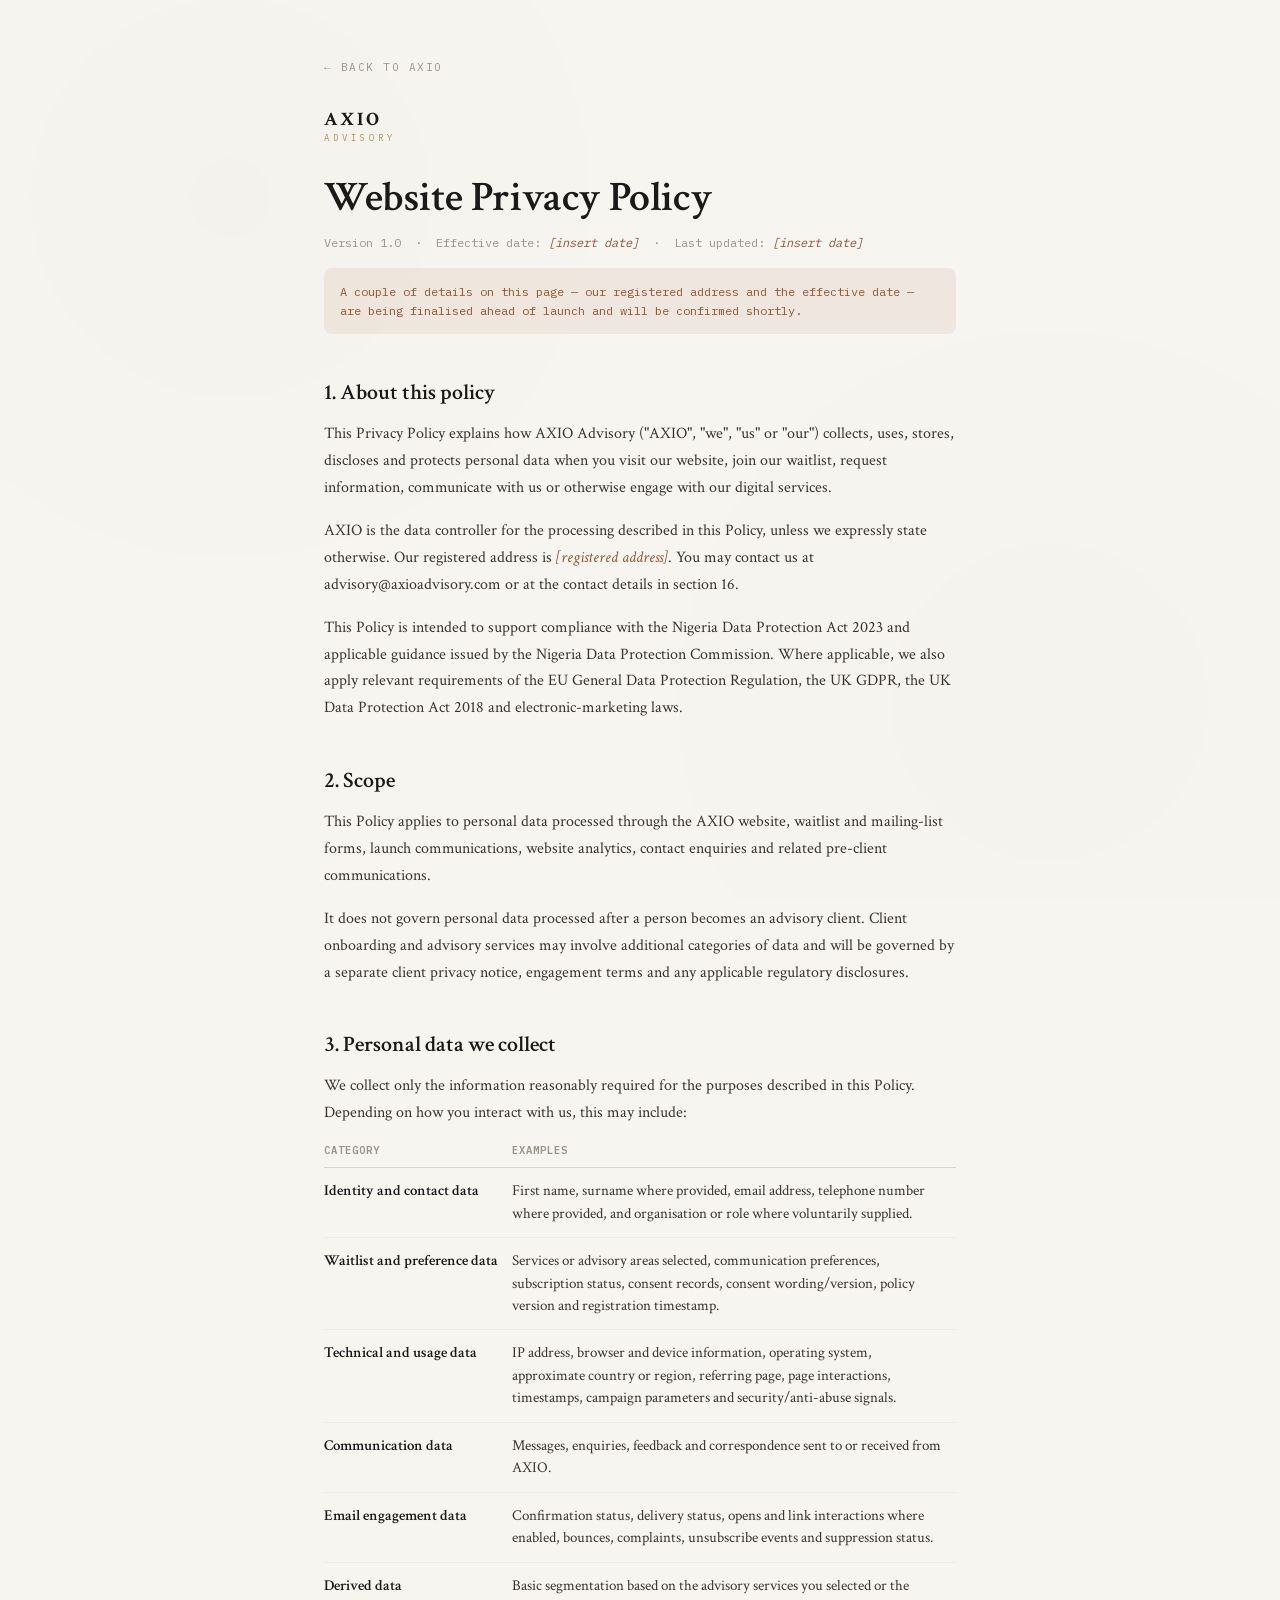
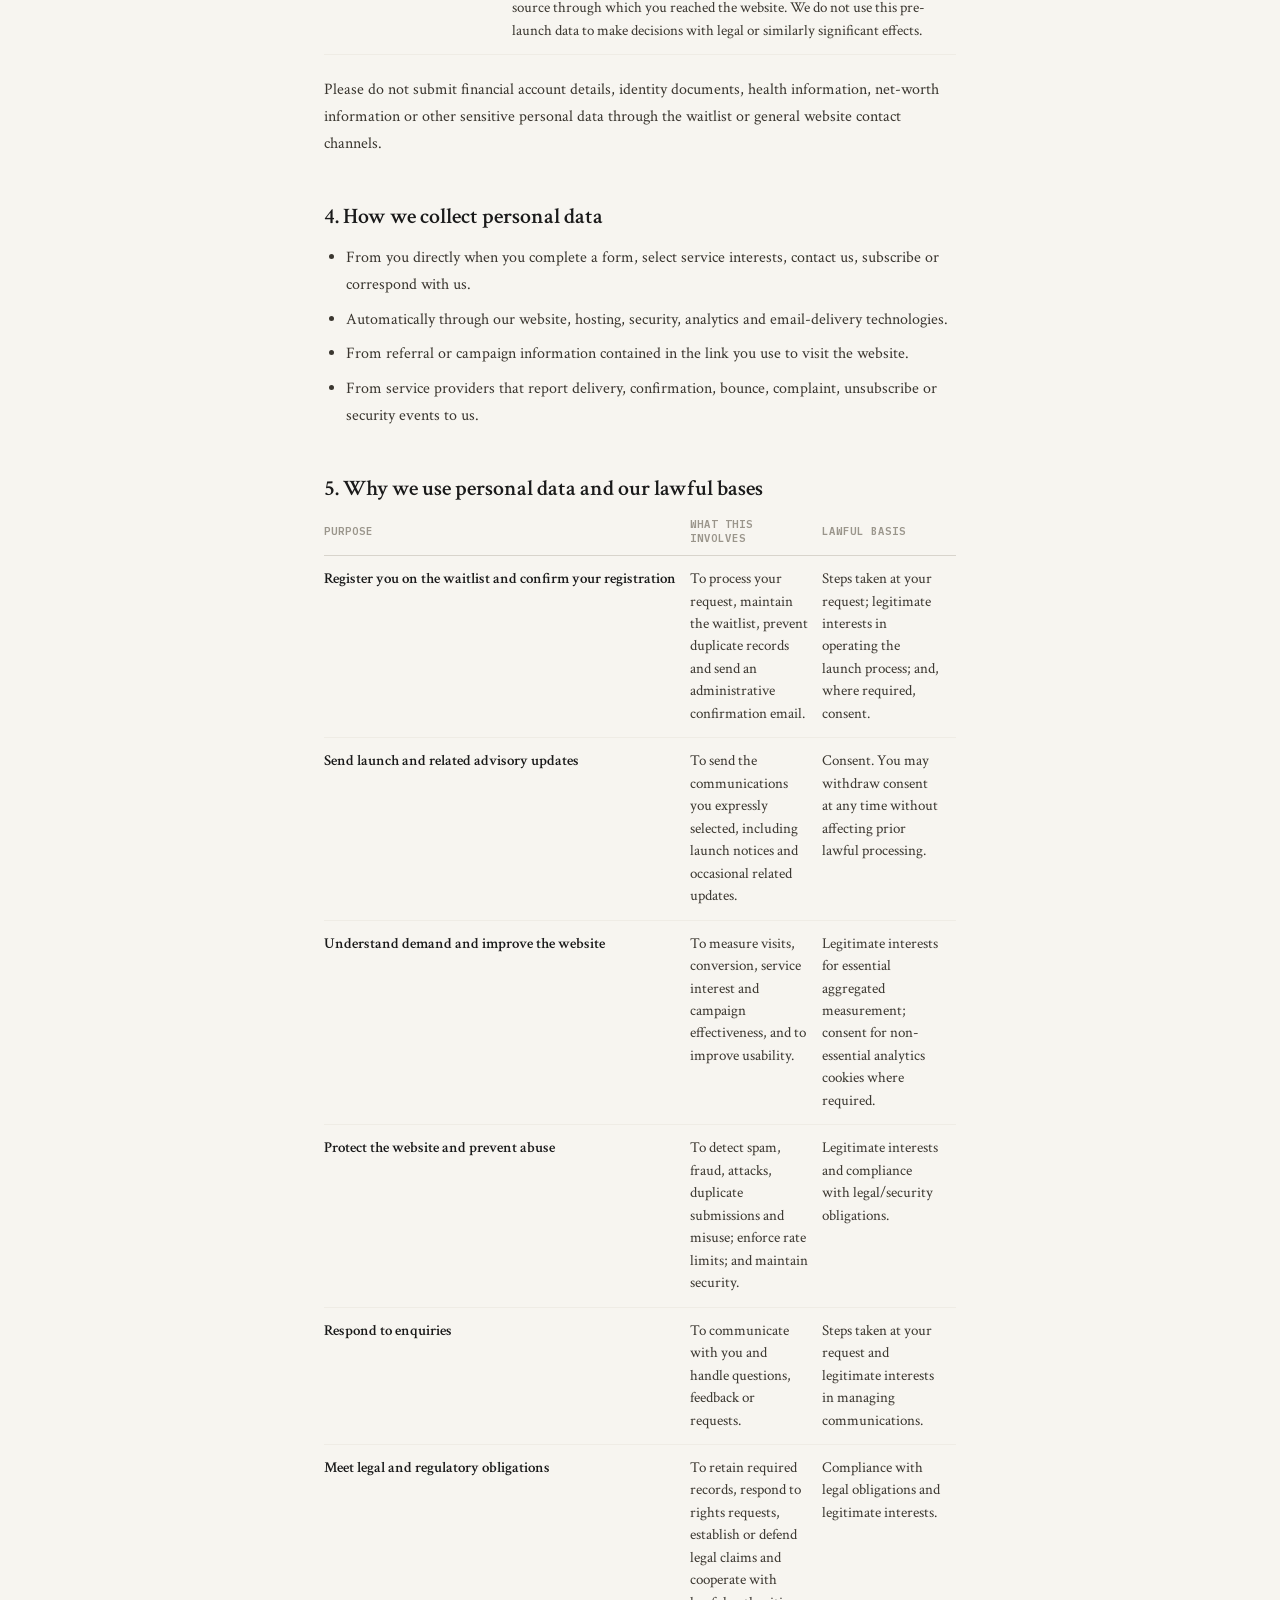
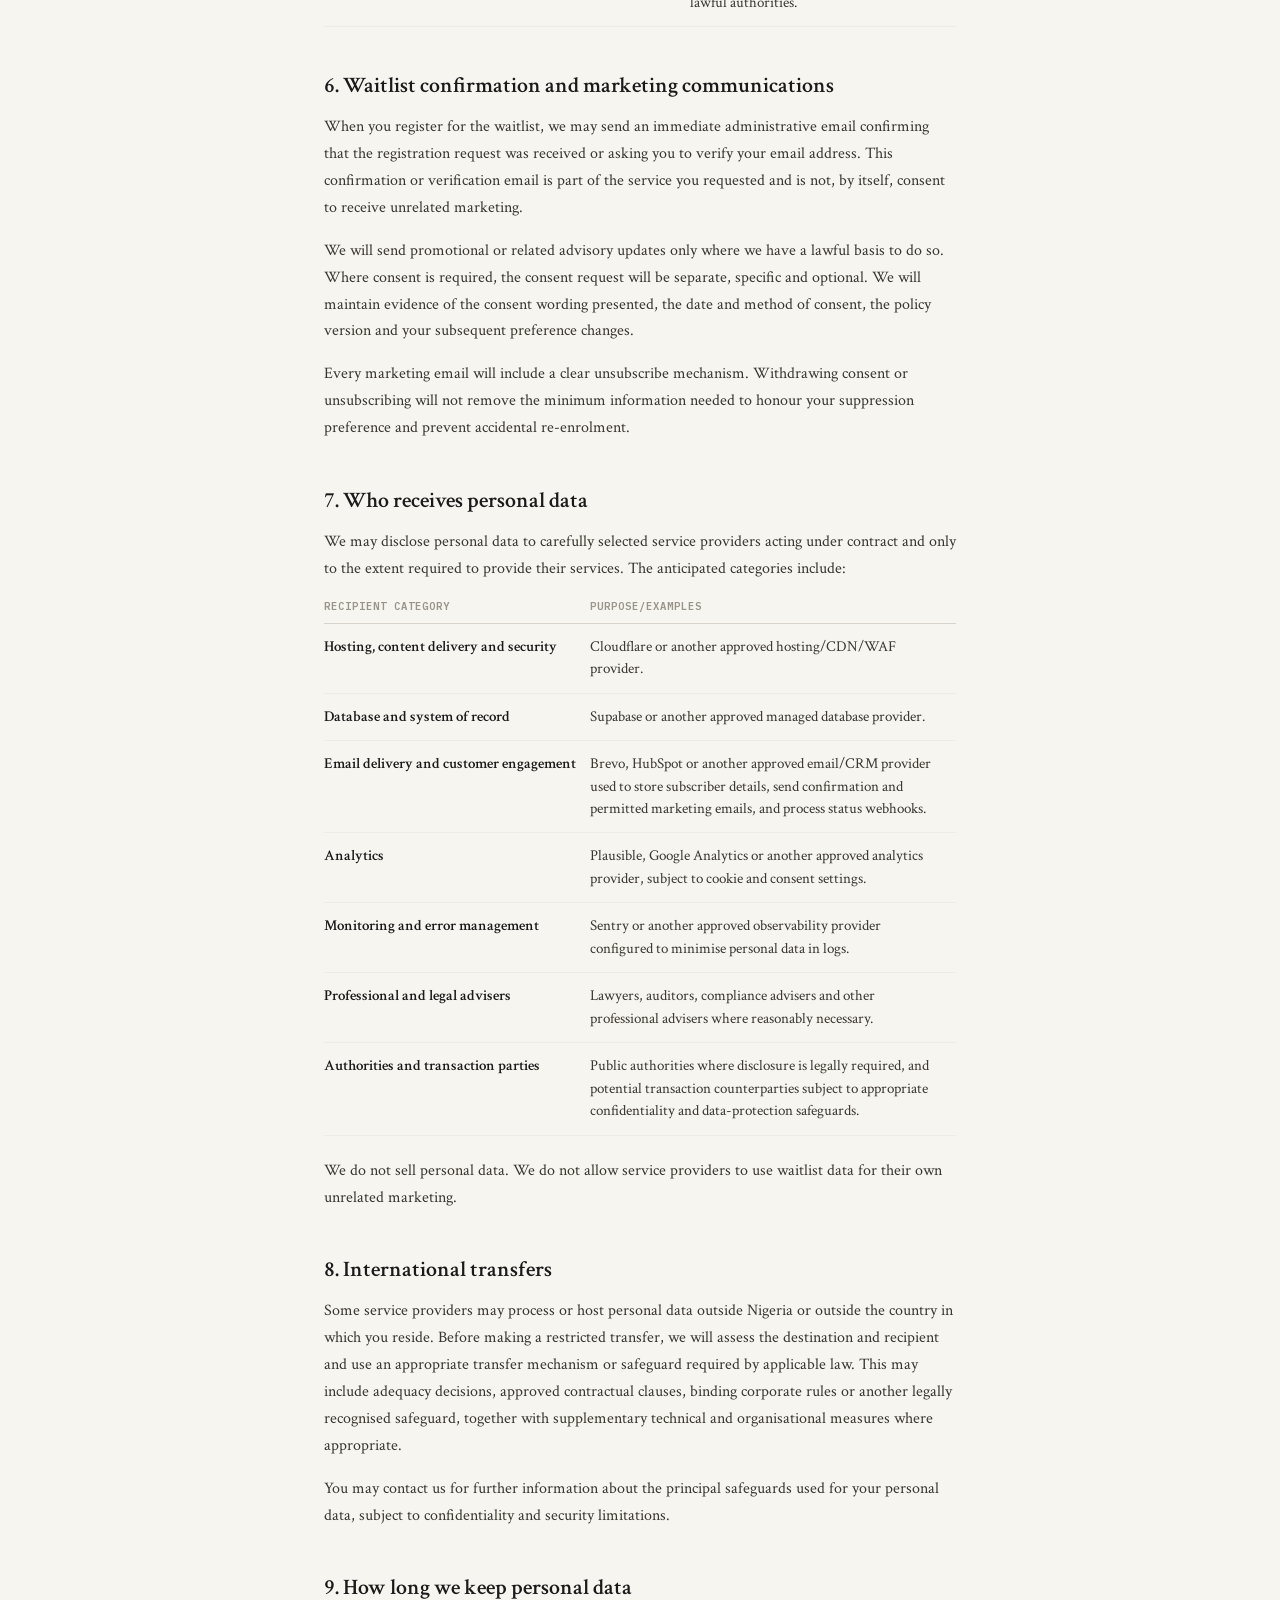
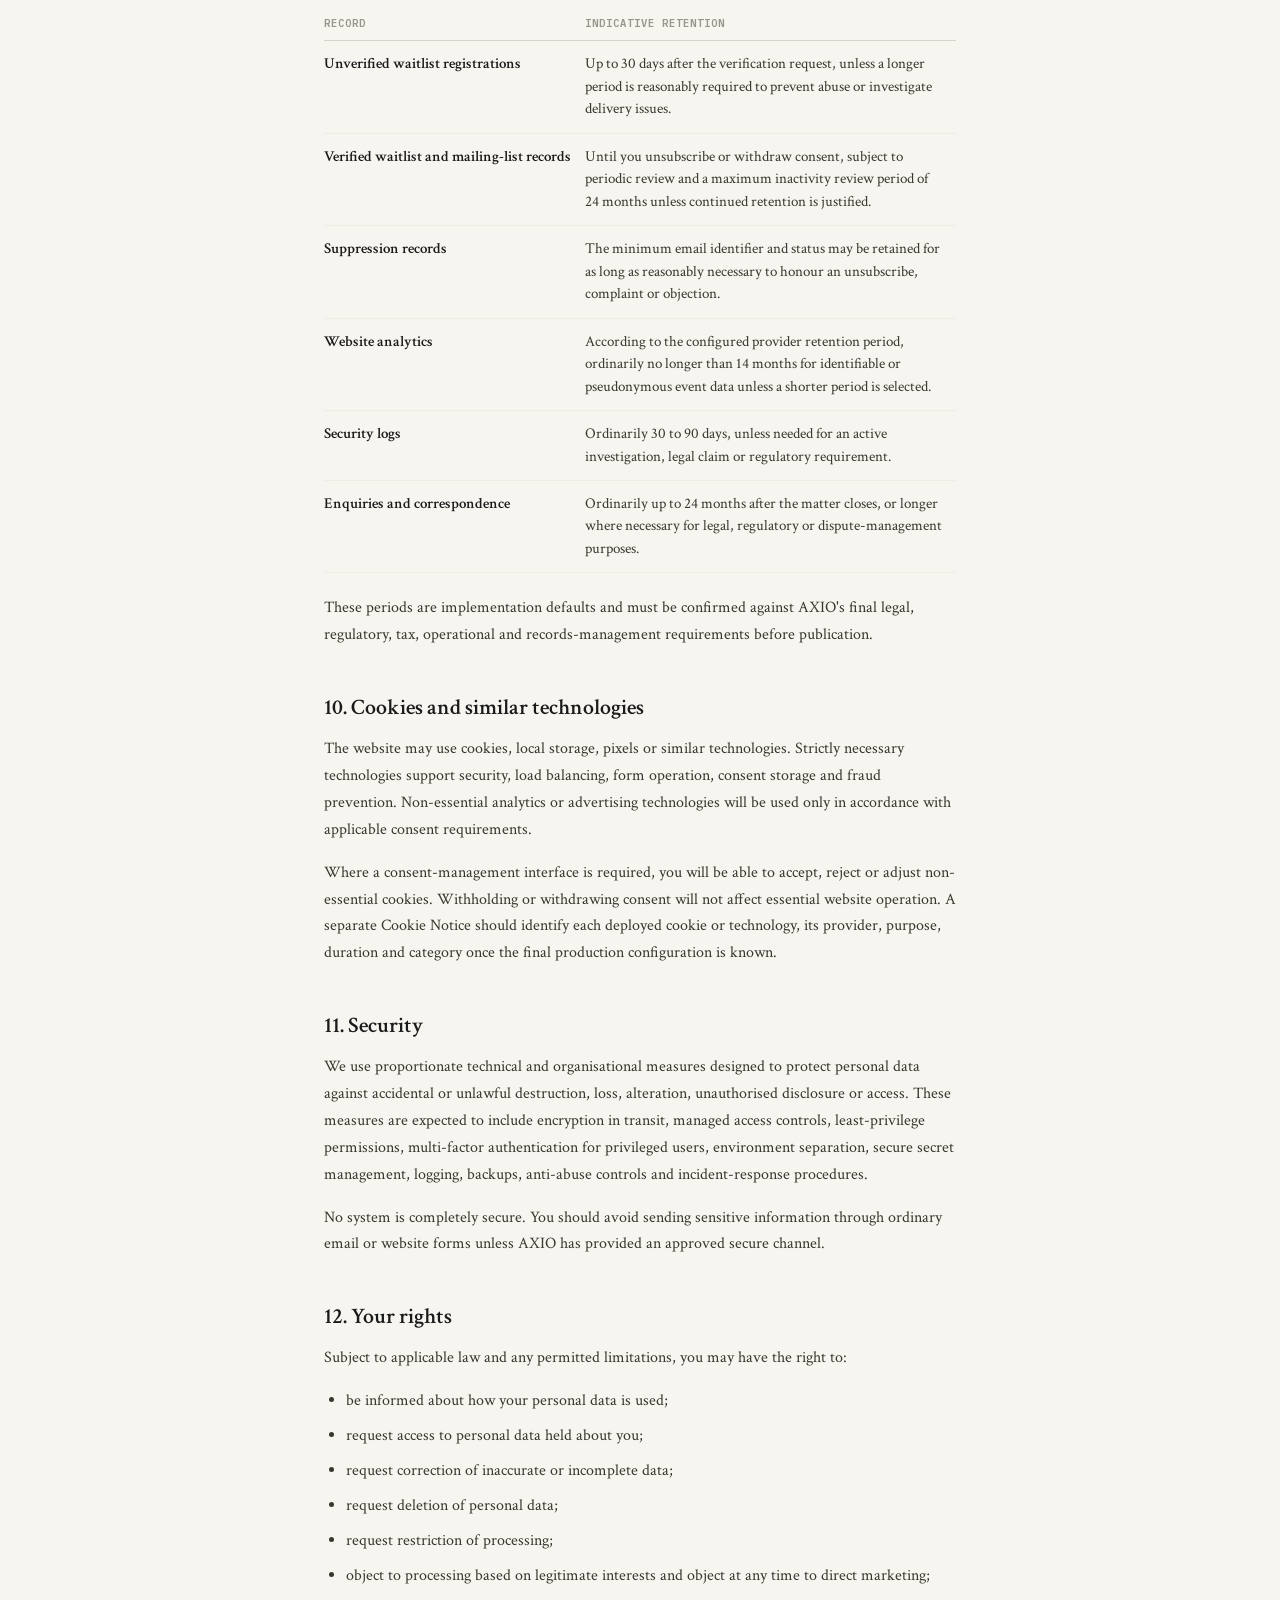
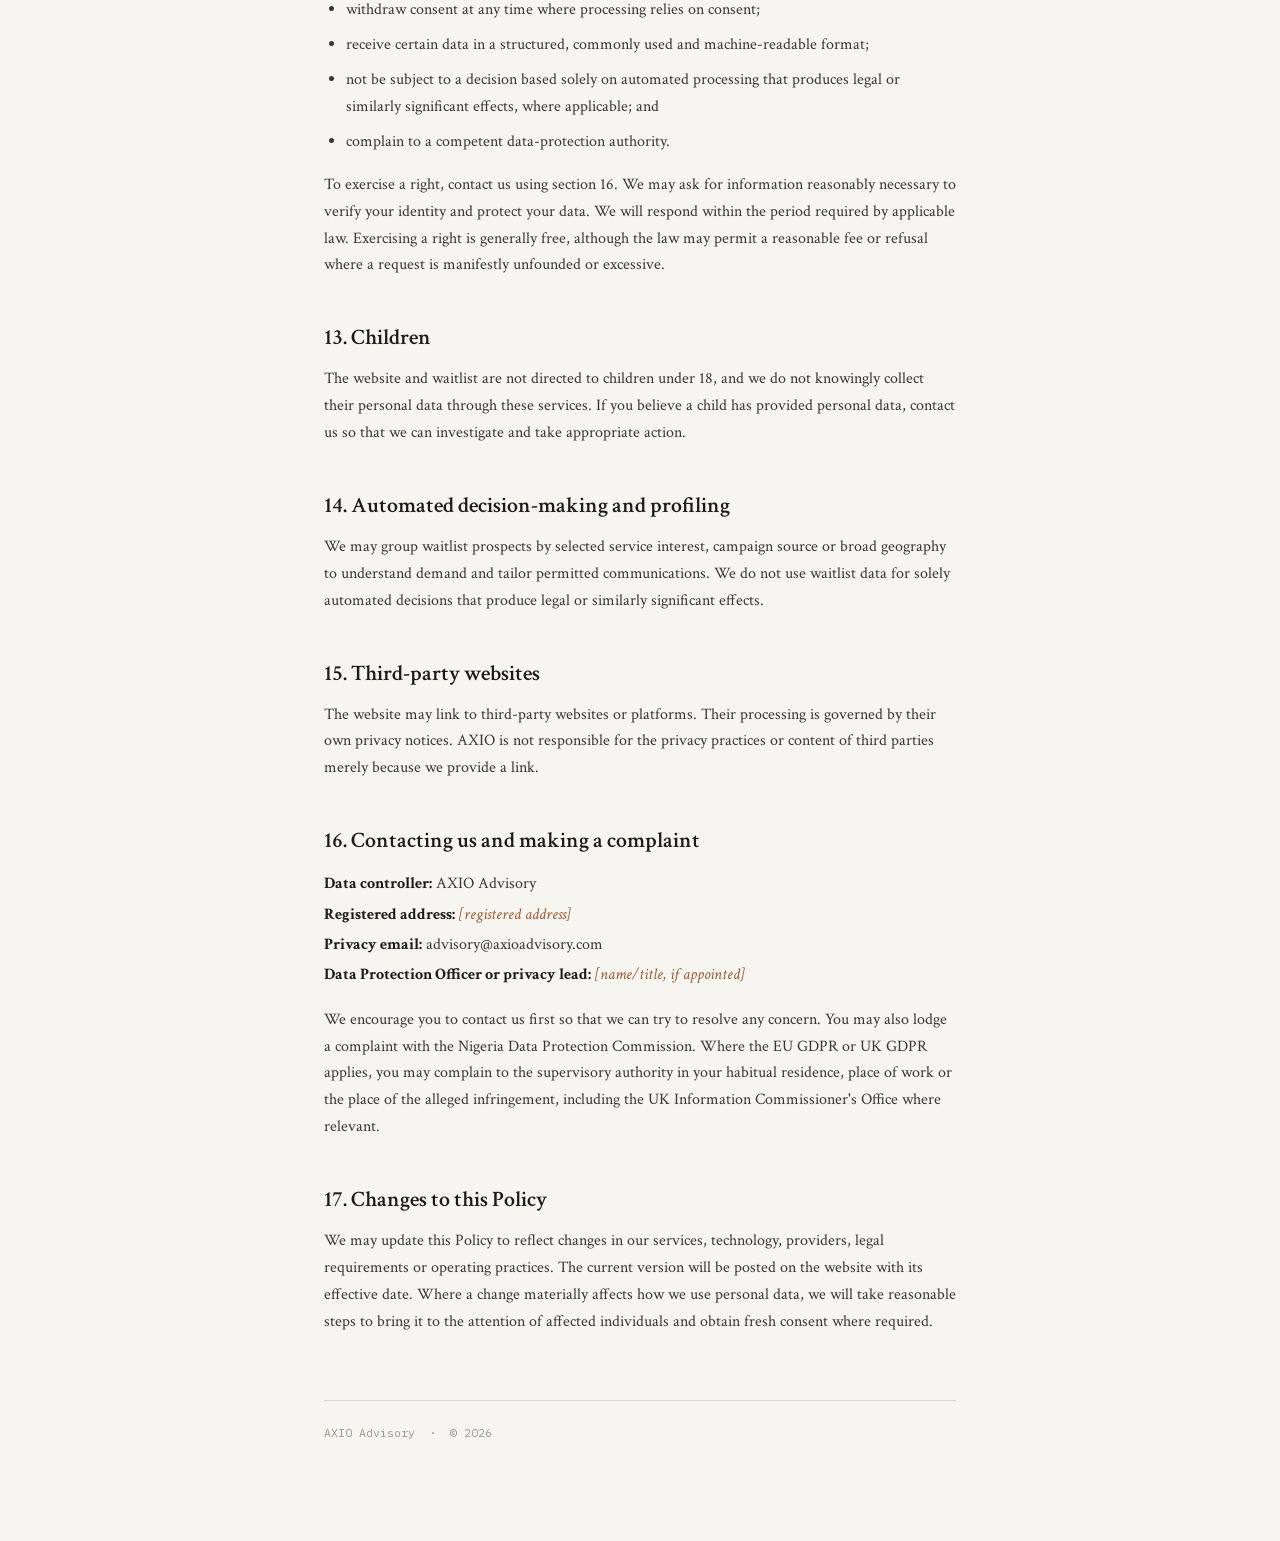
==== privacy.html @ 39d0718c "Initial commit" ====
<!DOCTYPE html>
<html lang="en-GB">
<head>
  <meta charset="utf-8">
  <meta name="viewport" content="width=device-width, initial-scale=1">
  <title>Privacy Policy | AXIO Advisory</title>
  <meta name="description" content="How AXIO Advisory collects, uses, stores, discloses and protects personal data when you visit our website, join our waitlist, or otherwise engage with our digital services.">
  <meta name="robots" content="noindex, follow">
  <meta name="theme-color" content="#f7f5f0">
  <link rel="icon" href="assets/favicon.svg" type="image/svg+xml">
  <link rel="icon" href="assets/favicon-32.png" type="image/png" sizes="32x32">
  <link rel="apple-touch-icon" href="assets/apple-touch-icon.png">
  <link rel="stylesheet" href="styles/site.css">
  <style>
    .legal-wrap{position:relative; z-index:2; max-width:760px; margin:0 auto; padding:56px clamp(22px,5vw,64px) 90px}
    .legal-back{
      display:inline-flex; align-items:center; gap:8px; font-family:var(--mono); font-size:11px;
      letter-spacing:1.5px; text-transform:uppercase; color:var(--mid); text-decoration:none; margin-bottom:36px;
    }
    .legal-back:hover{color:var(--accent-deep)}
    .legal-header .wm .nm{font-size:19px}
    h1.legal-title{font-family:var(--serif); font-weight:600; font-size:clamp(30px,4vw,42px); letter-spacing:-.4px; margin:28px 0 10px}
    .legal-meta{font-family:var(--mono); font-size:12px; color:var(--mid); margin:0 0 18px}
    .legal-note{
      font-family:var(--mono); font-size:12px; line-height:1.6; color:var(--accent-deep);
      background:var(--accent-soft); border-radius:8px; padding:14px 16px; margin:0 0 44px;
    }
    .tbc{color:var(--accent-deep); font-style:italic}
    article h2{font-family:var(--serif); font-weight:600; font-size:22px; margin:44px 0 14px}
    article h2:first-of-type{margin-top:0}
    article p{font-size:16px; line-height:1.68; color:#3a362f; margin:0 0 16px}
    article ul{margin:0 0 16px; padding-left:22px}
    article li{font-size:16px; line-height:1.68; color:#3a362f; margin-bottom:8px}
    article table{width:100%; border-collapse:collapse; margin:0 0 22px; font-size:14.5px}
    article th{
      text-align:left; font-family:var(--mono); font-size:10.5px; letter-spacing:1px; text-transform:uppercase;
      color:var(--mid); border-bottom:1px solid var(--light); padding:0 14px 10px 0;
    }
    article td{vertical-align:top; padding:12px 14px 12px 0; border-bottom:1px solid var(--paper-deep); line-height:1.55; color:#3a362f}
    article td:first-child{color:var(--ink); font-weight:600; white-space:nowrap}
    .legal-dl{font-size:16px; line-height:1.9; color:#3a362f; margin:0 0 16px}
    .legal-dl strong{color:var(--ink)}
    .legal-foot{margin-top:64px; padding-top:24px; border-top:1px solid var(--light); font-family:var(--mono); font-size:11.5px; color:var(--mid)}
  </style>
</head>
<body>
  <div class="grain"></div>
  <div class="legal-wrap">
    <a class="legal-back" href="index.html">&larr; Back to AXIO</a>

    <header class="legal-header wordmark">
      <span class="wm"><span class="nm">AXIO</span><span class="tg">Advisory</span></span>
    </header>

    <h1 class="legal-title">Website Privacy Policy</h1>
    <p class="legal-meta">Version 1.0 &nbsp;·&nbsp; Effective date: <span class="tbc">[insert date]</span> &nbsp;·&nbsp; Last updated: <span class="tbc">[insert date]</span></p>
    <p class="legal-note">A couple of details on this page &mdash; our registered address and the effective date &mdash; are being finalised ahead of launch and will be confirmed shortly.</p>

    <article>
      <h2>1. About this policy</h2>
      <p>This Privacy Policy explains how <span data-entity>AXIO Advisory</span> ("AXIO", "we", "us" or "our") collects, uses, stores, discloses and protects personal data when you visit our website, join our waitlist, request information, communicate with us or otherwise engage with our digital services.</p>
      <p>AXIO is the data controller for the processing described in this Policy, unless we expressly state otherwise. Our registered address is <span class="tbc">[registered address]</span>. You may contact us at <span data-contact-email>advisory@axioadvisory.com</span> or at the contact details in section 16.</p>
      <p>This Policy is intended to support compliance with the Nigeria Data Protection Act 2023 and applicable guidance issued by the Nigeria Data Protection Commission. Where applicable, we also apply relevant requirements of the EU General Data Protection Regulation, the UK GDPR, the UK Data Protection Act 2018 and electronic-marketing laws.</p>

      <h2>2. Scope</h2>
      <p>This Policy applies to personal data processed through the AXIO website, waitlist and mailing-list forms, launch communications, website analytics, contact enquiries and related pre-client communications.</p>
      <p>It does not govern personal data processed after a person becomes an advisory client. Client onboarding and advisory services may involve additional categories of data and will be governed by a separate client privacy notice, engagement terms and any applicable regulatory disclosures.</p>

      <h2>3. Personal data we collect</h2>
      <p>We collect only the information reasonably required for the purposes described in this Policy. Depending on how you interact with us, this may include:</p>
      <table>
        <tr><th>Category</th><th>Examples</th></tr>
        <tr><td>Identity and contact data</td><td>First name, surname where provided, email address, telephone number where provided, and organisation or role where voluntarily supplied.</td></tr>
        <tr><td>Waitlist and preference data</td><td>Services or advisory areas selected, communication preferences, subscription status, consent records, consent wording/version, policy version and registration timestamp.</td></tr>
        <tr><td>Technical and usage data</td><td>IP address, browser and device information, operating system, approximate country or region, referring page, page interactions, timestamps, campaign parameters and security/anti-abuse signals.</td></tr>
        <tr><td>Communication data</td><td>Messages, enquiries, feedback and correspondence sent to or received from AXIO.</td></tr>
        <tr><td>Email engagement data</td><td>Confirmation status, delivery status, opens and link interactions where enabled, bounces, complaints, unsubscribe events and suppression status.</td></tr>
        <tr><td>Derived data</td><td>Basic segmentation based on the advisory services you selected or the source through which you reached the website. We do not use this pre-launch data to make decisions with legal or similarly significant effects.</td></tr>
      </table>
      <p>Please do not submit financial account details, identity documents, health information, net-worth information or other sensitive personal data through the waitlist or general website contact channels.</p>

      <h2>4. How we collect personal data</h2>
      <ul>
        <li>From you directly when you complete a form, select service interests, contact us, subscribe or correspond with us.</li>
        <li>Automatically through our website, hosting, security, analytics and email-delivery technologies.</li>
        <li>From referral or campaign information contained in the link you use to visit the website.</li>
        <li>From service providers that report delivery, confirmation, bounce, complaint, unsubscribe or security events to us.</li>
      </ul>

      <h2>5. Why we use personal data and our lawful bases</h2>
      <table>
        <tr><th>Purpose</th><th>What this involves</th><th>Lawful basis</th></tr>
        <tr><td>Register you on the waitlist and confirm your registration</td><td>To process your request, maintain the waitlist, prevent duplicate records and send an administrative confirmation email.</td><td>Steps taken at your request; legitimate interests in operating the launch process; and, where required, consent.</td></tr>
        <tr><td>Send launch and related advisory updates</td><td>To send the communications you expressly selected, including launch notices and occasional related updates.</td><td>Consent. You may withdraw consent at any time without affecting prior lawful processing.</td></tr>
        <tr><td>Understand demand and improve the website</td><td>To measure visits, conversion, service interest and campaign effectiveness, and to improve usability.</td><td>Legitimate interests for essential aggregated measurement; consent for non-essential analytics cookies where required.</td></tr>
        <tr><td>Protect the website and prevent abuse</td><td>To detect spam, fraud, attacks, duplicate submissions and misuse; enforce rate limits; and maintain security.</td><td>Legitimate interests and compliance with legal/security obligations.</td></tr>
        <tr><td>Respond to enquiries</td><td>To communicate with you and handle questions, feedback or requests.</td><td>Steps taken at your request and legitimate interests in managing communications.</td></tr>
        <tr><td>Meet legal and regulatory obligations</td><td>To retain required records, respond to rights requests, establish or defend legal claims and cooperate with lawful authorities.</td><td>Compliance with legal obligations and legitimate interests.</td></tr>
      </table>

      <h2>6. Waitlist confirmation and marketing communications</h2>
      <p>When you register for the waitlist, we may send an immediate administrative email confirming that the registration request was received or asking you to verify your email address. This confirmation or verification email is part of the service you requested and is not, by itself, consent to receive unrelated marketing.</p>
      <p>We will send promotional or related advisory updates only where we have a lawful basis to do so. Where consent is required, the consent request will be separate, specific and optional. We will maintain evidence of the consent wording presented, the date and method of consent, the policy version and your subsequent preference changes.</p>
      <p>Every marketing email will include a clear unsubscribe mechanism. Withdrawing consent or unsubscribing will not remove the minimum information needed to honour your suppression preference and prevent accidental re-enrolment.</p>

      <h2>7. Who receives personal data</h2>
      <p>We may disclose personal data to carefully selected service providers acting under contract and only to the extent required to provide their services. The anticipated categories include:</p>
      <table>
        <tr><th>Recipient category</th><th>Purpose/examples</th></tr>
        <tr><td>Hosting, content delivery and security</td><td>Cloudflare or another approved hosting/CDN/WAF provider.</td></tr>
        <tr><td>Database and system of record</td><td>Supabase or another approved managed database provider.</td></tr>
        <tr><td>Email delivery and customer engagement</td><td>Brevo, HubSpot or another approved email/CRM provider used to store subscriber details, send confirmation and permitted marketing emails, and process status webhooks.</td></tr>
        <tr><td>Analytics</td><td>Plausible, Google Analytics or another approved analytics provider, subject to cookie and consent settings.</td></tr>
        <tr><td>Monitoring and error management</td><td>Sentry or another approved observability provider configured to minimise personal data in logs.</td></tr>
        <tr><td>Professional and legal advisers</td><td>Lawyers, auditors, compliance advisers and other professional advisers where reasonably necessary.</td></tr>
        <tr><td>Authorities and transaction parties</td><td>Public authorities where disclosure is legally required, and potential transaction counterparties subject to appropriate confidentiality and data-protection safeguards.</td></tr>
      </table>
      <p>We do not sell personal data. We do not allow service providers to use waitlist data for their own unrelated marketing.</p>

      <h2>8. International transfers</h2>
      <p>Some service providers may process or host personal data outside Nigeria or outside the country in which you reside. Before making a restricted transfer, we will assess the destination and recipient and use an appropriate transfer mechanism or safeguard required by applicable law. This may include adequacy decisions, approved contractual clauses, binding corporate rules or another legally recognised safeguard, together with supplementary technical and organisational measures where appropriate.</p>
      <p>You may contact us for further information about the principal safeguards used for your personal data, subject to confidentiality and security limitations.</p>

      <h2>9. How long we keep personal data</h2>
      <table>
        <tr><th>Record</th><th>Indicative retention</th></tr>
        <tr><td>Unverified waitlist registrations</td><td>Up to 30 days after the verification request, unless a longer period is reasonably required to prevent abuse or investigate delivery issues.</td></tr>
        <tr><td>Verified waitlist and mailing-list records</td><td>Until you unsubscribe or withdraw consent, subject to periodic review and a maximum inactivity review period of 24 months unless continued retention is justified.</td></tr>
        <tr><td>Suppression records</td><td>The minimum email identifier and status may be retained for as long as reasonably necessary to honour an unsubscribe, complaint or objection.</td></tr>
        <tr><td>Website analytics</td><td>According to the configured provider retention period, ordinarily no longer than 14 months for identifiable or pseudonymous event data unless a shorter period is selected.</td></tr>
        <tr><td>Security logs</td><td>Ordinarily 30 to 90 days, unless needed for an active investigation, legal claim or regulatory requirement.</td></tr>
        <tr><td>Enquiries and correspondence</td><td>Ordinarily up to 24 months after the matter closes, or longer where necessary for legal, regulatory or dispute-management purposes.</td></tr>
      </table>
      <p>These periods are implementation defaults and must be confirmed against AXIO's final legal, regulatory, tax, operational and records-management requirements before publication.</p>

      <h2>10. Cookies and similar technologies</h2>
      <p>The website may use cookies, local storage, pixels or similar technologies. Strictly necessary technologies support security, load balancing, form operation, consent storage and fraud prevention. Non-essential analytics or advertising technologies will be used only in accordance with applicable consent requirements.</p>
      <p>Where a consent-management interface is required, you will be able to accept, reject or adjust non-essential cookies. Withholding or withdrawing consent will not affect essential website operation. A separate Cookie Notice should identify each deployed cookie or technology, its provider, purpose, duration and category once the final production configuration is known.</p>

      <h2>11. Security</h2>
      <p>We use proportionate technical and organisational measures designed to protect personal data against accidental or unlawful destruction, loss, alteration, unauthorised disclosure or access. These measures are expected to include encryption in transit, managed access controls, least-privilege permissions, multi-factor authentication for privileged users, environment separation, secure secret management, logging, backups, anti-abuse controls and incident-response procedures.</p>
      <p>No system is completely secure. You should avoid sending sensitive information through ordinary email or website forms unless AXIO has provided an approved secure channel.</p>

      <h2>12. Your rights</h2>
      <p>Subject to applicable law and any permitted limitations, you may have the right to:</p>
      <ul>
        <li>be informed about how your personal data is used;</li>
        <li>request access to personal data held about you;</li>
        <li>request correction of inaccurate or incomplete data;</li>
        <li>request deletion of personal data;</li>
        <li>request restriction of processing;</li>
        <li>object to processing based on legitimate interests and object at any time to direct marketing;</li>
        <li>withdraw consent at any time where processing relies on consent;</li>
        <li>receive certain data in a structured, commonly used and machine-readable format;</li>
        <li>not be subject to a decision based solely on automated processing that produces legal or similarly significant effects, where applicable; and</li>
        <li>complain to a competent data-protection authority.</li>
      </ul>
      <p>To exercise a right, contact us using section 16. We may ask for information reasonably necessary to verify your identity and protect your data. We will respond within the period required by applicable law. Exercising a right is generally free, although the law may permit a reasonable fee or refusal where a request is manifestly unfounded or excessive.</p>

      <h2>13. Children</h2>
      <p>The website and waitlist are not directed to children under 18, and we do not knowingly collect their personal data through these services. If you believe a child has provided personal data, contact us so that we can investigate and take appropriate action.</p>

      <h2>14. Automated decision-making and profiling</h2>
      <p>We may group waitlist prospects by selected service interest, campaign source or broad geography to understand demand and tailor permitted communications. We do not use waitlist data for solely automated decisions that produce legal or similarly significant effects.</p>

      <h2>15. Third-party websites</h2>
      <p>The website may link to third-party websites or platforms. Their processing is governed by their own privacy notices. AXIO is not responsible for the privacy practices or content of third parties merely because we provide a link.</p>

      <h2>16. Contacting us and making a complaint</h2>
      <p class="legal-dl">
        <strong>Data controller:</strong> <span data-entity>AXIO Advisory</span><br>
        <strong>Registered address:</strong> <span class="tbc">[registered address]</span><br>
        <strong>Privacy email:</strong> <span data-contact-email>advisory@axioadvisory.com</span><br>
        <strong>Data Protection Officer or privacy lead:</strong> <span class="tbc">[name/title, if appointed]</span>
      </p>
      <p>We encourage you to contact us first so that we can try to resolve any concern. You may also lodge a complaint with the Nigeria Data Protection Commission. Where the EU GDPR or UK GDPR applies, you may complain to the supervisory authority in your habitual residence, place of work or the place of the alleged infringement, including the UK Information Commissioner's Office where relevant.</p>

      <h2>17. Changes to this Policy</h2>
      <p>We may update this Policy to reflect changes in our services, technology, providers, legal requirements or operating practices. The current version will be posted on the website with its effective date. Where a change materially affects how we use personal data, we will take reasonable steps to bring it to the attention of affected individuals and obtain fresh consent where required.</p>
    </article>

    <p class="legal-foot"><span data-entity>AXIO Advisory</span> &nbsp;·&nbsp; <span data-copyright>© 2026</span></p>
  </div>

  <script src="scripts/config.js"></script>
  <script>
    (function () {
      var CFG = window.AXIO_CONFIG || {};
      var entity = CFG.legalEntity || 'AXIO Advisory';
      document.querySelectorAll('[data-entity]').forEach(function (el) { el.textContent = entity; });
      document.querySelectorAll('[data-copyright]').forEach(function (el) {
        el.textContent = '© ' + (CFG.copyrightYear || new Date().getFullYear());
      });
      document.querySelectorAll('[data-contact-email]').forEach(function (el) {
        var email = CFG.contactEmail || '';
        el.textContent = email;
      });
    })();
  </script>
</body>
</html>
---- styles/site.css ----
/* AXIO Coming Soon — self-hosted fonts (Caveat, Crimson Text, IBM Plex Mono) */
/* cyrillic-ext */
@font-face {
  font-family: 'Caveat';
  font-style: normal;
  font-weight: 400;
  font-display: swap;
  src: url("../assets/fonts/f596c66a-f353-463c-b4c7-1b810506428f.woff2") format('woff2');
  unicode-range: U+0460-052F, U+1C80-1C8A, U+20B4, U+2DE0-2DFF, U+A640-A69F, U+FE2E-FE2F;
}
/* cyrillic */
@font-face {
  font-family: 'Caveat';
  font-style: normal;
  font-weight: 400;
  font-display: swap;
  src: url("../assets/fonts/3c5f4a07-34a2-49eb-bd50-43fcf2845788.woff2") format('woff2');
  unicode-range: U+0301, U+0400-045F, U+0490-0491, U+04B0-04B1, U+2116;
}
/* latin-ext */
@font-face {
  font-family: 'Caveat';
  font-style: normal;
  font-weight: 400;
  font-display: swap;
  src: url("../assets/fonts/9a5f3638-c9d8-4ec1-a71e-b2c5909e74e7.woff2") format('woff2');
  unicode-range: U+0100-02BA, U+02BD-02C5, U+02C7-02CC, U+02CE-02D7, U+02DD-02FF, U+0304, U+0308, U+0329, U+1D00-1DBF, U+1E00-1E9F, U+1EF2-1EFF, U+2020, U+20A0-20AB, U+20AD-20C0, U+2113, U+2C60-2C7F, U+A720-A7FF;
}
/* latin */
@font-face {
  font-family: 'Caveat';
  font-style: normal;
  font-weight: 400;
  font-display: swap;
  src: url("../assets/fonts/dd8f414c-5ef2-43ba-83c3-b9cdea49ca53.woff2") format('woff2');
  unicode-range: U+0000-00FF, U+0131, U+0152-0153, U+02BB-02BC, U+02C6, U+02DA, U+02DC, U+0304, U+0308, U+0329, U+2000-206F, U+20AC, U+2122, U+2191, U+2193, U+2212, U+2215, U+FEFF, U+FFFD;
}
/* cyrillic-ext */
@font-face {
  font-family: 'Caveat';
  font-style: normal;
  font-weight: 500;
  font-display: swap;
  src: url("../assets/fonts/f596c66a-f353-463c-b4c7-1b810506428f.woff2") format('woff2');
  unicode-range: U+0460-052F, U+1C80-1C8A, U+20B4, U+2DE0-2DFF, U+A640-A69F, U+FE2E-FE2F;
}
/* cyrillic */
@font-face {
  font-family: 'Caveat';
  font-style: normal;
  font-weight: 500;
  font-display: swap;
  src: url("../assets/fonts/3c5f4a07-34a2-49eb-bd50-43fcf2845788.woff2") format('woff2');
  unicode-range: U+0301, U+0400-045F, U+0490-0491, U+04B0-04B1, U+2116;
}
/* latin-ext */
@font-face {
  font-family: 'Caveat';
  font-style: normal;
  font-weight: 500;
  font-display: swap;
  src: url("../assets/fonts/9a5f3638-c9d8-4ec1-a71e-b2c5909e74e7.woff2") format('woff2');
  unicode-range: U+0100-02BA, U+02BD-02C5, U+02C7-02CC, U+02CE-02D7, U+02DD-02FF, U+0304, U+0308, U+0329, U+1D00-1DBF, U+1E00-1E9F, U+1EF2-1EFF, U+2020, U+20A0-20AB, U+20AD-20C0, U+2113, U+2C60-2C7F, U+A720-A7FF;
}
/* latin */
@font-face {
  font-family: 'Caveat';
  font-style: normal;
  font-weight: 500;
  font-display: swap;
  src: url("../assets/fonts/dd8f414c-5ef2-43ba-83c3-b9cdea49ca53.woff2") format('woff2');
  unicode-range: U+0000-00FF, U+0131, U+0152-0153, U+02BB-02BC, U+02C6, U+02DA, U+02DC, U+0304, U+0308, U+0329, U+2000-206F, U+20AC, U+2122, U+2191, U+2193, U+2212, U+2215, U+FEFF, U+FFFD;
}
/* cyrillic-ext */
@font-face {
  font-family: 'Caveat';
  font-style: normal;
  font-weight: 600;
  font-display: swap;
  src: url("../assets/fonts/f596c66a-f353-463c-b4c7-1b810506428f.woff2") format('woff2');
  unicode-range: U+0460-052F, U+1C80-1C8A, U+20B4, U+2DE0-2DFF, U+A640-A69F, U+FE2E-FE2F;
}
/* cyrillic */
@font-face {
  font-family: 'Caveat';
  font-style: normal;
  font-weight: 600;
  font-display: swap;
  src: url("../assets/fonts/3c5f4a07-34a2-49eb-bd50-43fcf2845788.woff2") format('woff2');
  unicode-range: U+0301, U+0400-045F, U+0490-0491, U+04B0-04B1, U+2116;
}
/* latin-ext */
@font-face {
  font-family: 'Caveat';
  font-style: normal;
  font-weight: 600;
  font-display: swap;
  src: url("../assets/fonts/9a5f3638-c9d8-4ec1-a71e-b2c5909e74e7.woff2") format('woff2');
  unicode-range: U+0100-02BA, U+02BD-02C5, U+02C7-02CC, U+02CE-02D7, U+02DD-02FF, U+0304, U+0308, U+0329, U+1D00-1DBF, U+1E00-1E9F, U+1EF2-1EFF, U+2020, U+20A0-20AB, U+20AD-20C0, U+2113, U+2C60-2C7F, U+A720-A7FF;
}
/* latin */
@font-face {
  font-family: 'Caveat';
  font-style: normal;
  font-weight: 600;
  font-display: swap;
  src: url("../assets/fonts/dd8f414c-5ef2-43ba-83c3-b9cdea49ca53.woff2") format('woff2');
  unicode-range: U+0000-00FF, U+0131, U+0152-0153, U+02BB-02BC, U+02C6, U+02DA, U+02DC, U+0304, U+0308, U+0329, U+2000-206F, U+20AC, U+2122, U+2191, U+2193, U+2212, U+2215, U+FEFF, U+FFFD;
}
/* vietnamese */
@font-face {
  font-family: 'Crimson Text';
  font-style: italic;
  font-weight: 400;
  font-display: swap;
  src: url("../assets/fonts/99f3afe3-c71b-4cba-bd8a-d14aa95083da.woff2") format('woff2');
  unicode-range: U+0102-0103, U+0110-0111, U+0128-0129, U+0168-0169, U+01A0-01A1, U+01AF-01B0, U+0300-0301, U+0303-0304, U+0308-0309, U+0323, U+0329, U+1EA0-1EF9, U+20AB;
}
/* latin-ext */
@font-face {
  font-family: 'Crimson Text';
  font-style: italic;
  font-weight: 400;
  font-display: swap;
  src: url("../assets/fonts/baec5383-fb8e-4435-be64-cb8c47bf1566.woff2") format('woff2');
  unicode-range: U+0100-02BA, U+02BD-02C5, U+02C7-02CC, U+02CE-02D7, U+02DD-02FF, U+0304, U+0308, U+0329, U+1D00-1DBF, U+1E00-1E9F, U+1EF2-1EFF, U+2020, U+20A0-20AB, U+20AD-20C0, U+2113, U+2C60-2C7F, U+A720-A7FF;
}
/* latin */
@font-face {
  font-family: 'Crimson Text';
  font-style: italic;
  font-weight: 400;
  font-display: swap;
  src: url("../assets/fonts/e32e54e2-643a-4423-9d79-36ddb1d638a9.woff2") format('woff2');
  unicode-range: U+0000-00FF, U+0131, U+0152-0153, U+02BB-02BC, U+02C6, U+02DA, U+02DC, U+0304, U+0308, U+0329, U+2000-206F, U+20AC, U+2122, U+2191, U+2193, U+2212, U+2215, U+FEFF, U+FFFD;
}
/* vietnamese */
@font-face {
  font-family: 'Crimson Text';
  font-style: italic;
  font-weight: 600;
  font-display: swap;
  src: url("../assets/fonts/1e5fa3a2-ec7e-47df-9aba-7dda52111cd2.woff2") format('woff2');
  unicode-range: U+0102-0103, U+0110-0111, U+0128-0129, U+0168-0169, U+01A0-01A1, U+01AF-01B0, U+0300-0301, U+0303-0304, U+0308-0309, U+0323, U+0329, U+1EA0-1EF9, U+20AB;
}
/* latin-ext */
@font-face {
  font-family: 'Crimson Text';
  font-style: italic;
  font-weight: 600;
  font-display: swap;
  src: url("../assets/fonts/87360c4b-ed76-4ba3-bb7a-6f0cf9a0d398.woff2") format('woff2');
  unicode-range: U+0100-02BA, U+02BD-02C5, U+02C7-02CC, U+02CE-02D7, U+02DD-02FF, U+0304, U+0308, U+0329, U+1D00-1DBF, U+1E00-1E9F, U+1EF2-1EFF, U+2020, U+20A0-20AB, U+20AD-20C0, U+2113, U+2C60-2C7F, U+A720-A7FF;
}
/* latin */
@font-face {
  font-family: 'Crimson Text';
  font-style: italic;
  font-weight: 600;
  font-display: swap;
  src: url("../assets/fonts/1013cb61-a6d8-4605-acc9-8cec3702f4ad.woff2") format('woff2');
  unicode-range: U+0000-00FF, U+0131, U+0152-0153, U+02BB-02BC, U+02C6, U+02DA, U+02DC, U+0304, U+0308, U+0329, U+2000-206F, U+20AC, U+2122, U+2191, U+2193, U+2212, U+2215, U+FEFF, U+FFFD;
}
/* vietnamese */
@font-face {
  font-family: 'Crimson Text';
  font-style: normal;
  font-weight: 400;
  font-display: swap;
  src: url("../assets/fonts/b90897ce-191a-4f08-9c5f-efc7c8476a02.woff2") format('woff2');
  unicode-range: U+0102-0103, U+0110-0111, U+0128-0129, U+0168-0169, U+01A0-01A1, U+01AF-01B0, U+0300-0301, U+0303-0304, U+0308-0309, U+0323, U+0329, U+1EA0-1EF9, U+20AB;
}
/* latin-ext */
@font-face {
  font-family: 'Crimson Text';
  font-style: normal;
  font-weight: 400;
  font-display: swap;
  src: url("../assets/fonts/986d2362-4d65-4a0c-85cd-bf69de9ce0a0.woff2") format('woff2');
  unicode-range: U+0100-02BA, U+02BD-02C5, U+02C7-02CC, U+02CE-02D7, U+02DD-02FF, U+0304, U+0308, U+0329, U+1D00-1DBF, U+1E00-1E9F, U+1EF2-1EFF, U+2020, U+20A0-20AB, U+20AD-20C0, U+2113, U+2C60-2C7F, U+A720-A7FF;
}
/* latin */
@font-face {
  font-family: 'Crimson Text';
  font-style: normal;
  font-weight: 400;
  font-display: swap;
  src: url("../assets/fonts/aa5ca758-209c-42b4-bbe9-024924570ca3.woff2") format('woff2');
  unicode-range: U+0000-00FF, U+0131, U+0152-0153, U+02BB-02BC, U+02C6, U+02DA, U+02DC, U+0304, U+0308, U+0329, U+2000-206F, U+20AC, U+2122, U+2191, U+2193, U+2212, U+2215, U+FEFF, U+FFFD;
}
/* vietnamese */
@font-face {
  font-family: 'Crimson Text';
  font-style: normal;
  font-weight: 600;
  font-display: swap;
  src: url("../assets/fonts/4342b86a-abc8-4c72-80ac-f55b0d50477c.woff2") format('woff2');
  unicode-range: U+0102-0103, U+0110-0111, U+0128-0129, U+0168-0169, U+01A0-01A1, U+01AF-01B0, U+0300-0301, U+0303-0304, U+0308-0309, U+0323, U+0329, U+1EA0-1EF9, U+20AB;
}
/* latin-ext */
@font-face {
  font-family: 'Crimson Text';
  font-style: normal;
  font-weight: 600;
  font-display: swap;
  src: url("../assets/fonts/0d305dd6-adfc-4abc-835f-3c14494694fd.woff2") format('woff2');
  unicode-range: U+0100-02BA, U+02BD-02C5, U+02C7-02CC, U+02CE-02D7, U+02DD-02FF, U+0304, U+0308, U+0329, U+1D00-1DBF, U+1E00-1E9F, U+1EF2-1EFF, U+2020, U+20A0-20AB, U+20AD-20C0, U+2113, U+2C60-2C7F, U+A720-A7FF;
}
/* latin */
@font-face {
  font-family: 'Crimson Text';
  font-style: normal;
  font-weight: 600;
  font-display: swap;
  src: url("../assets/fonts/0046a4d7-6eb9-4507-ac11-7bc50dabda41.woff2") format('woff2');
  unicode-range: U+0000-00FF, U+0131, U+0152-0153, U+02BB-02BC, U+02C6, U+02DA, U+02DC, U+0304, U+0308, U+0329, U+2000-206F, U+20AC, U+2122, U+2191, U+2193, U+2212, U+2215, U+FEFF, U+FFFD;
}
/* vietnamese */
@font-face {
  font-family: 'Crimson Text';
  font-style: normal;
  font-weight: 700;
  font-display: swap;
  src: url("../assets/fonts/46b0bdd1-e44c-4ed5-a6b1-2960cb60d439.woff2") format('woff2');
  unicode-range: U+0102-0103, U+0110-0111, U+0128-0129, U+0168-0169, U+01A0-01A1, U+01AF-01B0, U+0300-0301, U+0303-0304, U+0308-0309, U+0323, U+0329, U+1EA0-1EF9, U+20AB;
}
/* latin-ext */
@font-face {
  font-family: 'Crimson Text';
  font-style: normal;
  font-weight: 700;
  font-display: swap;
  src: url("../assets/fonts/b2cfd376-8e77-4f0f-80ad-8c39763e006c.woff2") format('woff2');
  unicode-range: U+0100-02BA, U+02BD-02C5, U+02C7-02CC, U+02CE-02D7, U+02DD-02FF, U+0304, U+0308, U+0329, U+1D00-1DBF, U+1E00-1E9F, U+1EF2-1EFF, U+2020, U+20A0-20AB, U+20AD-20C0, U+2113, U+2C60-2C7F, U+A720-A7FF;
}
/* latin */
@font-face {
  font-family: 'Crimson Text';
  font-style: normal;
  font-weight: 700;
  font-display: swap;
  src: url("../assets/fonts/3f534fec-4dd2-403e-92d3-c55e3409a8b9.woff2") format('woff2');
  unicode-range: U+0000-00FF, U+0131, U+0152-0153, U+02BB-02BC, U+02C6, U+02DA, U+02DC, U+0304, U+0308, U+0329, U+2000-206F, U+20AC, U+2122, U+2191, U+2193, U+2212, U+2215, U+FEFF, U+FFFD;
}
/* cyrillic-ext */
@font-face {
  font-family: 'IBM Plex Mono';
  font-style: normal;
  font-weight: 400;
  font-display: swap;
  src: url("../assets/fonts/da814db6-0686-4f43-905e-59e063662657.woff2") format('woff2');
  unicode-range: U+0460-052F, U+1C80-1C8A, U+20B4, U+2DE0-2DFF, U+A640-A69F, U+FE2E-FE2F;
}
/* cyrillic */
@font-face {
  font-family: 'IBM Plex Mono';
  font-style: normal;
  font-weight: 400;
  font-display: swap;
  src: url("../assets/fonts/9ec98de5-8e09-4964-a1d3-c7ae935dc9b8.woff2") format('woff2');
  unicode-range: U+0301, U+0400-045F, U+0490-0491, U+04B0-04B1, U+2116;
}
/* vietnamese */
@font-face {
  font-family: 'IBM Plex Mono';
  font-style: normal;
  font-weight: 400;
  font-display: swap;
  src: url("../assets/fonts/48667ac7-7c38-4c1d-a37d-10f51b65abce.woff2") format('woff2');
  unicode-range: U+0102-0103, U+0110-0111, U+0128-0129, U+0168-0169, U+01A0-01A1, U+01AF-01B0, U+0300-0301, U+0303-0304, U+0308-0309, U+0323, U+0329, U+1EA0-1EF9, U+20AB;
}
/* latin-ext */
@font-face {
  font-family: 'IBM Plex Mono';
  font-style: normal;
  font-weight: 400;
  font-display: swap;
  src: url("../assets/fonts/b19e5f50-f8a0-4e11-aa96-ca3a9dd25286.woff2") format('woff2');
  unicode-range: U+0100-02BA, U+02BD-02C5, U+02C7-02CC, U+02CE-02D7, U+02DD-02FF, U+0304, U+0308, U+0329, U+1D00-1DBF, U+1E00-1E9F, U+1EF2-1EFF, U+2020, U+20A0-20AB, U+20AD-20C0, U+2113, U+2C60-2C7F, U+A720-A7FF;
}
/* latin */
@font-face {
  font-family: 'IBM Plex Mono';
  font-style: normal;
  font-weight: 400;
  font-display: swap;
  src: url("../assets/fonts/03d0731a-26ee-45f7-a58a-717d52f15c91.woff2") format('woff2');
  unicode-range: U+0000-00FF, U+0131, U+0152-0153, U+02BB-02BC, U+02C6, U+02DA, U+02DC, U+0304, U+0308, U+0329, U+2000-206F, U+20AC, U+2122, U+2191, U+2193, U+2212, U+2215, U+FEFF, U+FFFD;
}
/* cyrillic-ext */
@font-face {
  font-family: 'IBM Plex Mono';
  font-style: normal;
  font-weight: 500;
  font-display: swap;
  src: url("../assets/fonts/2b0e347b-dac1-4b7b-9058-c3c27e64c1e1.woff2") format('woff2');
  unicode-range: U+0460-052F, U+1C80-1C8A, U+20B4, U+2DE0-2DFF, U+A640-A69F, U+FE2E-FE2F;
}
/* cyrillic */
@font-face {
  font-family: 'IBM Plex Mono';
  font-style: normal;
  font-weight: 500;
  font-display: swap;
  src: url("../assets/fonts/419d7c93-f8bd-432c-9e9f-dff617e88f07.woff2") format('woff2');
  unicode-range: U+0301, U+0400-045F, U+0490-0491, U+04B0-04B1, U+2116;
}
/* vietnamese */
@font-face {
  font-family: 'IBM Plex Mono';
  font-style: normal;
  font-weight: 500;
  font-display: swap;
  src: url("../assets/fonts/385af0e9-a20a-44f9-abbf-f8d54e50b78a.woff2") format('woff2');
  unicode-range: U+0102-0103, U+0110-0111, U+0128-0129, U+0168-0169, U+01A0-01A1, U+01AF-01B0, U+0300-0301, U+0303-0304, U+0308-0309, U+0323, U+0329, U+1EA0-1EF9, U+20AB;
}
/* latin-ext */
@font-face {
  font-family: 'IBM Plex Mono';
  font-style: normal;
  font-weight: 500;
  font-display: swap;
  src: url("../assets/fonts/5feb0447-5e70-4dd7-8d41-ab65c7b24599.woff2") format('woff2');
  unicode-range: U+0100-02BA, U+02BD-02C5, U+02C7-02CC, U+02CE-02D7, U+02DD-02FF, U+0304, U+0308, U+0329, U+1D00-1DBF, U+1E00-1E9F, U+1EF2-1EFF, U+2020, U+20A0-20AB, U+20AD-20C0, U+2113, U+2C60-2C7F, U+A720-A7FF;
}
/* latin */
@font-face {
  font-family: 'IBM Plex Mono';
  font-style: normal;
  font-weight: 500;
  font-display: swap;
  src: url("../assets/fonts/0e3a344b-8407-401a-9ce5-dfc9029c45c9.woff2") format('woff2');
  unicode-range: U+0000-00FF, U+0131, U+0152-0153, U+02BB-02BC, U+02C6, U+02DA, U+02DC, U+0304, U+0308, U+0329, U+2000-206F, U+20AC, U+2122, U+2191, U+2193, U+2212, U+2215, U+FEFF, U+FFFD;
}
/* cyrillic-ext */
@font-face {
  font-family: 'IBM Plex Mono';
  font-style: normal;
  font-weight: 600;
  font-display: swap;
  src: url("../assets/fonts/b7439a62-0b5e-44ee-a356-33d1505bdf27.woff2") format('woff2');
  unicode-range: U+0460-052F, U+1C80-1C8A, U+20B4, U+2DE0-2DFF, U+A640-A69F, U+FE2E-FE2F;
}
/* cyrillic */
@font-face {
  font-family: 'IBM Plex Mono';
  font-style: normal;
  font-weight: 600;
  font-display: swap;
  src: url("../assets/fonts/60135b15-ddaf-415d-a36d-a84104ecf9ac.woff2") format('woff2');
  unicode-range: U+0301, U+0400-045F, U+0490-0491, U+04B0-04B1, U+2116;
}
/* vietnamese */
@font-face {
  font-family: 'IBM Plex Mono';
  font-style: normal;
  font-weight: 600;
  font-display: swap;
  src: url("../assets/fonts/7c4d5ec3-4a32-4cab-aeef-205b39d8f193.woff2") format('woff2');
  unicode-range: U+0102-0103, U+0110-0111, U+0128-0129, U+0168-0169, U+01A0-01A1, U+01AF-01B0, U+0300-0301, U+0303-0304, U+0308-0309, U+0323, U+0329, U+1EA0-1EF9, U+20AB;
}
/* latin-ext */
@font-face {
  font-family: 'IBM Plex Mono';
  font-style: normal;
  font-weight: 600;
  font-display: swap;
  src: url("../assets/fonts/6a7b0720-467a-4ebd-b27f-1fff4b2743a8.woff2") format('woff2');
  unicode-range: U+0100-02BA, U+02BD-02C5, U+02C7-02CC, U+02CE-02D7, U+02DD-02FF, U+0304, U+0308, U+0329, U+1D00-1DBF, U+1E00-1E9F, U+1EF2-1EFF, U+2020, U+20A0-20AB, U+20AD-20C0, U+2113, U+2C60-2C7F, U+A720-A7FF;
}
/* latin */
@font-face {
  font-family: 'IBM Plex Mono';
  font-style: normal;
  font-weight: 600;
  font-display: swap;
  src: url("../assets/fonts/7e282ac4-2bf4-4a83-82ad-7b2025a2902e.woff2") format('woff2');
  unicode-range: U+0000-00FF, U+0131, U+0152-0153, U+02BB-02BC, U+02C6, U+02DA, U+02DC, U+0304, U+0308, U+0329, U+2000-206F, U+20AC, U+2122, U+2191, U+2193, U+2212, U+2215, U+FEFF, U+FFFD;
}

/* ================= page styles ================= */

    :root{
      --ink:#1a1a1a; --mid:#9a958b; --light:#d8d4cc; --paper:#f7f5f0;
      --paper-deep:#efece5; --card:#ffffff; --accent:oklch(60% 0.09 50);
      --accent-deep:oklch(52% 0.10 50); --accent-soft:oklch(60% 0.09 50 / 0.10);
      --serif:"Crimson Text","Times New Roman",serif;
      --mono:"IBM Plex Mono",monospace;
      --hand:"Caveat","Bradley Hand",cursive;
    }
    *{box-sizing:border-box}
    html,body{margin:0;padding:0}
    body{
      background:var(--paper);
      color:var(--ink);
      font-family:var(--serif);
      -webkit-font-smoothing:antialiased;
      min-height:100vh;
    }
    ::selection{background:var(--accent-soft)}
    a{color:inherit}
    /* faint paper grain */
    .grain{
      position:fixed; inset:0; pointer-events:none; z-index:1; opacity:.5;
      background:
        radial-gradient(circle at 18% 22%, rgba(0,0,0,.025), transparent 38%),
        radial-gradient(circle at 82% 78%, rgba(0,0,0,.02), transparent 42%);
    }
    /* full-bleed background photo (user-fillable) */
    .bg{position:fixed; inset:0; z-index:0}
    .bg image-slot{width:100%; height:100%}
    .bg-scrim{
      position:fixed; inset:0; z-index:1; pointer-events:none;
      background:linear-gradient(105deg,
        rgba(247,245,240,.95) 0%, rgba(247,245,240,.88) 40%,
        rgba(247,245,240,.60) 78%, rgba(247,245,240,.42) 100%);
    }
    .wrap{position:relative; z-index:2; max-width:1280px; margin:0 auto; padding:0 clamp(22px,5vw,64px); min-height:100vh; display:flex; flex-direction:column}
    /* left editorial column is click-through so the background slot stays droppable */
    .grid > section:first-child{pointer-events:none}
    .grid > section:first-child a{pointer-events:auto}

    /* ── top bar ── */
    .topbar{display:flex; align-items:center; justify-content:space-between; height:84px}
    .wordmark{display:flex; align-items:center; gap:13px}
    .wordmark img{height:46px; width:auto; display:block}
    .wordmark .wm{display:flex; flex-direction:column; line-height:1}
    .wordmark .wm .nm{font-family:var(--serif); font-weight:700; font-size:23px; letter-spacing:3px; color:var(--ink)}
    .wordmark .wm .tg{font-family:var(--mono); font-size:9px; letter-spacing:4px; text-transform:uppercase; color:var(--gold, #b3934f); margin-top:4px}
    .topbar .status{
      display:flex; align-items:center; gap:9px;
      font-family:var(--mono); font-size:10.5px; letter-spacing:1.6px; text-transform:uppercase; color:#5b574f;
      background:var(--card); border:1px solid var(--light); border-radius:999px;
      padding:8px 15px; box-shadow:0 1px 2px rgba(40,33,22,.05);
    }
    .pulse{width:7px; height:7px; border-radius:50%; background:var(--accent);
      box-shadow:0 0 0 0 var(--accent); animation:pulse 2.4s infinite}
    @keyframes pulse{
      0%{box-shadow:0 0 0 0 oklch(60% 0.09 50 / .5)}
      70%{box-shadow:0 0 0 7px oklch(60% 0.09 50 / 0)}
      100%{box-shadow:0 0 0 0 oklch(60% 0.09 50 / 0)}
    }

    /* ── layout ── */
    .grid{
      display:grid; grid-template-columns:1.05fr 0.95fr; gap:clamp(40px,6vw,88px);
      align-items:center; flex:1; padding:clamp(28px,6vh,72px) 0 60px;
    }
    @media (max-width:900px){ .grid{grid-template-columns:1fr; gap:46px} }

    /* ── left / editorial ── */
    .kicker{
      font-family:var(--mono); font-size:11px; letter-spacing:2.4px; text-transform:uppercase;
      color:var(--accent-deep); margin-bottom:22px; display:flex; align-items:center; gap:10px;
    }
    .kicker .rule{height:1px; width:30px; background:var(--accent)}
    .statement{
      font-family:var(--serif); font-weight:500; letter-spacing:-.6px; line-height:1.04;
      font-size:clamp(38px,5.4vw,62px); margin:0 0 22px;
    }
    .statement em{font-style:italic; color:var(--accent-deep)}
    /* rotating hero */
    .hero-rotator{position:relative}
    .hero-slide{opacity:0; visibility:hidden; transition:opacity .9s ease; position:absolute; inset:0; pointer-events:none}
    .hero-slide.is-active{opacity:1; visibility:visible; position:relative; pointer-events:auto}
    @media (prefers-reduced-motion:reduce){
      .hero-slide{transition:none}
    }
    .lede{
      font-size:clamp(16px,1.5vw,18.5px); line-height:1.62; color:#4a463f; max-width:30em; margin:0 0 38px; font-weight:400;
    }

    /* ── countdown ── */
    .countdown{display:flex; justify-content:center; gap:clamp(14px,2.4vw,30px); margin-bottom:42px; flex-wrap:wrap}
    @media (max-width:430px){
      .countdown{gap:16px}
      .cd-sep{display:none}
      .topbar{height:68px}
    }
    .cd-unit{display:flex; flex-direction:column; align-items:center; gap:8px}
    .cd-num{
      font-family:var(--serif); font-weight:500; font-variant-numeric:tabular-nums;
      font-size:clamp(40px,5.2vw,60px); line-height:.92; letter-spacing:-1px; color:var(--ink);
    }
    .cd-lab{font-family:var(--mono); font-size:9.5px; letter-spacing:2px; text-transform:uppercase; color:var(--mid)}
    .cd-sep{font-family:var(--serif); font-size:clamp(34px,4.6vw,52px); color:var(--light); line-height:1; align-self:flex-start; margin-top:-2px}

    /* ── services preview ── */
    .svc-label{font-family:var(--mono); font-size:10px; letter-spacing:2px; text-transform:uppercase; color:var(--mid); margin-bottom:14px}
    .svc-row{display:grid; grid-template-columns:repeat(3,minmax(0,1fr)); gap:8px}
    @media (max-width:560px){ .svc-row{grid-template-columns:repeat(2,minmax(0,1fr))} }
    @media (max-width:430px){ .svc-row{grid-template-columns:1fr} }
    .svc-pill{
      display:flex; width:100%; align-items:center; justify-content:center; gap:8px; padding:7px 13px 7px 11px;
      border:1px solid var(--light); border-radius:999px; background:var(--card);
      font-family:var(--serif); font-size:14px; color:#3b3833; white-space:nowrap;
    }
    .svc-pill .dot{width:6px; height:6px; border-radius:50%; background:var(--accent); opacity:.75}
    .svc-pill .tier{font-family:var(--mono); font-size:9px; letter-spacing:.6px; color:var(--mid); text-transform:uppercase}

    /* ── right / form card ── */
    .card{
      background:var(--card); border:none; border-radius:4px;
      box-shadow:0 1px 2px rgba(0,0,0,.04), 0 22px 50px -28px rgba(40,33,22,.30);
      padding:clamp(26px,3vw,40px);
    }
    .card-eyebrow{font-family:var(--mono); font-size:10px; letter-spacing:2px; text-transform:uppercase; color:var(--accent-deep); margin-bottom:12px}
    .card h2{font-family:var(--serif); font-weight:500; font-size:clamp(25px,2.6vw,31px); letter-spacing:-.4px; line-height:1.1; margin:0 0 8px}
    .card .sub{font-size:15px; line-height:1.55; color:#5b574f; margin:0 0 26px}

    .field{margin-bottom:20px}
    .field > label{
      display:block; font-family:var(--mono); font-size:10px; letter-spacing:1.4px; text-transform:uppercase;
      color:#6b6356; margin-bottom:9px;
    }
    .field .req{color:var(--accent-deep)}
    .field .opt{color:var(--mid); text-transform:none; letter-spacing:.3px; font-size:10px}
    input[type=email], input[type=text], select, textarea{
      width:100%; font-family:var(--serif); font-size:16px; color:var(--ink);
      background:var(--paper); border:1px solid transparent; border-radius:3px;
      padding:13px 14px; outline:none; transition:border-color .15s, background .15s, box-shadow .15s;
    }
    textarea{resize:vertical; min-height:74px; line-height:1.5}
    select{appearance:none; cursor:pointer;
      background-image:url("data:image/svg+xml;utf8,<svg xmlns='http://www.w3.org/2000/svg' width='12' height='12' viewBox='0 0 12 12'><path d='M2 4l4 4 4-4' stroke='%239a958b' stroke-width='1.4' fill='none' stroke-linecap='round'/></svg>");
      background-repeat:no-repeat; background-position:right 14px center; padding-right:36px;
    }
    input:focus, select:focus, textarea:focus{
      border-color:var(--accent); background:#fff; box-shadow:0 0 0 3px var(--accent-soft);
    }
    input.invalid{border-color:var(--accent-deep); box-shadow:0 0 0 3px oklch(52% 0.10 50 / .12)}
    .err{font-family:var(--mono); font-size:10px; letter-spacing:.4px; color:var(--accent-deep); margin-top:7px; display:none}
    .err.show{display:block}

    /* service multi-select chips — styled to match the services preview */
    .chips{display:grid; grid-template-columns:repeat(2,minmax(0,1fr)); gap:8px}
    @media (max-width:400px){ .chips{grid-template-columns:1fr} }
    .chip{
      position:relative;
      font-family:var(--serif); font-size:14px; color:#3b3833;
      padding:8px 30px 8px 13px; border:1px solid var(--light); border-radius:14px; background:var(--paper);
      cursor:pointer; transition:all .15s; user-select:none; display:flex; align-items:center; gap:9px;
    }
    .chip:focus-visible{outline:2px solid var(--accent); outline-offset:2px}
    .chip .body{display:flex; flex-direction:column; min-width:0; line-height:1.15}
    .chip .name{overflow:hidden; text-overflow:ellipsis; white-space:nowrap}
    .chip .ctier{font-family:var(--mono); font-size:8.5px; letter-spacing:.6px; color:var(--mid); text-transform:uppercase; transition:color .15s; margin-top:2px}
    .chip .mk{width:13px; height:13px; border-radius:50%; border:1.5px solid var(--mid); display:inline-flex; align-items:center; justify-content:center; transition:all .15s; flex:none}
    .chip:hover{border-color:var(--mid)}
    .chip.on{background:var(--ink); border-color:var(--ink); color:var(--paper)}
    .chip.on .ctier{color:var(--light)}
    .chip.on .mk{border-color:var(--paper); background:var(--accent)}
    .chip.on .mk svg{display:block}
    .chip .mk svg{display:none}
    /* ⓘ info affordance + description popover */
    .chip .info{
      position:absolute; right:9px; top:50%; transform:translateY(-50%);
      flex:none; width:16px; height:16px; margin:0; padding:0; border:none; background:none;
      display:inline-flex; align-items:center; justify-content:center; cursor:help;
      color:var(--mid); border-radius:50%; transition:color .15s, background .15s;
    }
    .chip .info:hover, .chip .info:focus-visible{color:var(--accent-deep); background:var(--accent-soft); outline:none}
    .chip.on .info{color:var(--light)}
    .chip.on .info:hover, .chip.on .info:focus-visible{color:#fff; background:rgba(255,255,255,.14)}
    .chip .pop{
      position:absolute; bottom:calc(100% + 9px); left:12px; right:12px; z-index:20;
      background:var(--ink); color:var(--paper); border-radius:9px; padding:10px 12px;
      font-family:var(--serif); font-size:12.5px; line-height:1.45; letter-spacing:.1px;
      box-shadow:0 12px 28px -10px rgba(40,33,22,.5);
      opacity:0; visibility:hidden; transform:translateY(4px); transition:opacity .16s, transform .16s, visibility .16s;
      pointer-events:none; text-align:left;
    }
    .chip .pop::after{
      content:""; position:absolute; top:100%; left:22px; width:10px; height:10px;
      background:var(--ink); transform:translateY(-5px) rotate(45deg); border-radius:1px;
    }
    .chip.show-pop .pop{opacity:1; visibility:visible; transform:translateY(0)}

    .submit{
      width:100%; margin-top:6px; font-family:var(--serif); font-size:16px; letter-spacing:.3px;
      background:var(--ink); color:var(--paper); border:1px solid var(--ink); border-radius:3px;
      padding:15px 18px; cursor:pointer; transition:background .18s, transform .05s;
      display:inline-flex; align-items:center; justify-content:center; gap:10px;
    }
    .submit:hover{background:oklch(34% 0.06 50)}
    .submit:active{transform:translateY(1px)}
    .submit .arrow{transition:transform .18s}
    .submit:hover .arrow{transform:translateX(4px)}
    .consent{font-family:var(--serif); font-size:12.5px; line-height:1.5; color:var(--mid); margin-top:14px}
    .consent-row{display:flex; align-items:flex-start; gap:10px; margin-top:16px}
    .consent-row input[type=checkbox]{appearance:none; -webkit-appearance:none; flex:none; width:18px; height:18px; margin-top:1px; border:1.5px solid var(--light); border-radius:4px; background:var(--paper); cursor:pointer; position:relative; transition:border-color .15s, background .15s}
    .consent-row input[type=checkbox]:checked{background:var(--ink); border-color:var(--ink)}
    .consent-row input[type=checkbox]:checked::after{content:""; position:absolute; left:5px; top:1.5px; width:5px; height:9px; border:solid var(--accent); border-width:0 2px 2px 0; transform:rotate(45deg)}
    .consent-row input[type=checkbox]:focus-visible{outline:2px solid var(--accent); outline-offset:2px}
    .consent-row input.invalid{border-color:var(--accent-deep); box-shadow:0 0 0 3px oklch(52% 0.10 50 / .12)}
    .consent-row label{font-family:var(--serif); font-size:12.5px; line-height:1.5; color:#5b574f; cursor:pointer}
    .consent-row a{color:var(--accent-deep); text-decoration:underline; text-underline-offset:2px}
    .privacy-note{font-family:var(--serif); font-size:11.5px; line-height:1.5; color:var(--mid); margin-top:12px; text-align:left}

    /* success state */
    .success{text-align:center; padding:14px 4px 6px; animation:rise .5s ease both}
    @keyframes rise{from{opacity:0; transform:translateY(10px)} to{opacity:1; transform:none}}
    .success .seal{
      width:64px; height:64px; border-radius:50%; border:1.5px solid var(--accent);
      display:flex; align-items:center; justify-content:center; margin:0 auto 22px; background:var(--accent-soft);
    }
    .success h2{font-family:var(--serif); font-weight:500; font-size:28px; letter-spacing:-.4px; margin:0 0 12px}
    .success p{font-size:15.5px; line-height:1.6; color:#5b574f; margin:0 auto 8px; max-width:30em}
    .success .echo{
      display:inline-flex; flex-wrap:wrap; gap:6px; justify-content:center; margin:18px 0 4px;
    }
    .success .echo .t{font-family:var(--mono); font-size:10px; letter-spacing:.5px; text-transform:uppercase;
      color:var(--accent-deep); border:1px solid var(--accent); border-radius:999px; padding:5px 11px; background:#fff}
    .success .hand{font-family:var(--hand); font-size:21px; color:var(--accent-deep); margin-top:26px}

    /* ── footer ── */
    .foot{
      display:flex; align-items:center; justify-content:space-between; flex-wrap:wrap; gap:16px;
      border-top:1px solid var(--light); padding:24px 0 40px; margin-top:24px;
    }
    .foot .row{display:flex; align-items:center; gap:22px; flex-wrap:wrap}
    .foot a, .foot span.fitem{font-family:var(--mono); font-size:10.5px; letter-spacing:1.2px; text-transform:uppercase; color:var(--mid); text-decoration:none; transition:color .15s}
    .foot a:hover{color:var(--ink)}
    .foot a.social{display:inline-flex; align-items:center; justify-content:center}
    .foot .accent{color:var(--accent-deep)}
    /* ── floating browser mockup (partial, angled, bleeds bottom-left) ── */
    .csmock{
      position:fixed; z-index:1; pointer-events:none;
      left:-150px; bottom:-180px; width:660px;
      transform:rotate(-9deg); transform-origin:bottom left;
      filter:drop-shadow(0 45px 80px rgba(40,33,22,.42));
      -webkit-mask-image:linear-gradient(to top, #000 42%, rgba(0,0,0,.55) 72%, transparent 96%);
      mask-image:linear-gradient(to top, #000 42%, rgba(0,0,0,.55) 72%, transparent 96%);
    }
    @media (max-width:1200px){ .csmock{width:560px; left:-190px; bottom:-200px} }
    @media (max-width:900px){ .csmock{display:none} }
    .b-win{width:100%; border-radius:12px; overflow:hidden; background:var(--card); border:1px solid var(--line, #eceae4)}
    .b-chrome{background:#efece6; border-bottom:1px solid #eceae4; padding:9px 13px; display:flex; align-items:center; gap:11px}
    .b-lights{display:flex; gap:6px}
    .b-lights i{width:10px; height:10px; border-radius:50%; display:block}
    .b-omni{flex:1; display:flex; align-items:center; gap:7px; background:#fff; border:1px solid #eceae4; border-radius:7px; padding:5px 11px; font-family:var(--mono); font-size:10.5px; color:#6b6356; max-width:320px; margin:0 auto}
    .b-app{display:grid; grid-template-columns:170px 1fr; height:400px}
    .b-side{background:#fbfaf7; border-right:1px solid #eceae4; padding:18px 13px; display:flex; flex-direction:column; gap:2px}
    .b-brand{font-family:var(--serif); font-weight:600; font-size:16px; letter-spacing:1.6px; padding:0 6px 16px}
    .b-side a{display:flex; align-items:center; gap:9px; padding:7px 10px; border-radius:7px; text-decoration:none; color:#5b574f; font-size:12.5px}
    .b-side a .gl{font-family:var(--mono); font-size:10px; color:var(--mid)}
    .b-side a.on{background:var(--ink); color:var(--paper)}
    .b-side a.on .gl{color:var(--accent)}
    .b-main{background:var(--paper); padding:20px 22px; overflow:hidden}
    .b-main h3{font-family:var(--serif); font-weight:500; font-size:19px; letter-spacing:-.3px; margin-bottom:16px}
    .b-main h3 em{font-style:italic; color:var(--accent-deep)}
    .b-card{background:var(--card); border:1px solid #eceae4; border-radius:12px; padding:16px 18px; margin-bottom:14px}
    .b-card .lab{font-family:var(--mono); font-size:8px; letter-spacing:1.4px; text-transform:uppercase; color:var(--mid); margin-bottom:9px}
    .b-track{display:inline-flex; align-items:center; gap:5px; background:var(--accent-soft); color:var(--accent-deep); border-radius:999px; padding:3px 9px; font-size:10.5px; margin-bottom:8px}
    .b-track .d{width:5px; height:5px; border-radius:50%; background:var(--accent)}
    .b-num{font-family:var(--serif); font-weight:500; font-size:36px; letter-spacing:-1px; line-height:1; color:var(--ink)}
    .b-num .p{color:var(--mid); font-size:24px}
    .b-chart{height:72px; margin:12px -6px -2px}
    .b-chart svg{width:100%; height:100%; display:block}
    .b-goals{display:grid; grid-template-columns:1fr 1fr; gap:14px}
    .b-goal .gt{display:flex; justify-content:space-between; align-items:baseline; margin-bottom:9px}
    .b-goal .name{font-size:12.5px; color:var(--ink); font-weight:600}
    .b-goal .pct{font-family:var(--mono); font-size:10px; color:var(--accent-deep)}
    .b-bar{height:6px; border-radius:99px; background:var(--light); overflow:hidden}
    .b-fill{height:100%; border-radius:99px; background:linear-gradient(90deg,var(--accent),var(--accent-deep))}
  
/* ── accessibility: honour reduced-motion ── */
@media (prefers-reduced-motion: reduce){
  .pulse{animation:none}
  .success{animation:none}
  .submit .arrow, .submit:hover .arrow{transition:none}
}
/* visually-hidden helper for skip link / a11y text */
.visually-hidden{position:absolute!important;width:1px;height:1px;padding:0;margin:-1px;overflow:hidden;clip:rect(0 0 0 0);white-space:nowrap;border:0}
.skip-link{position:absolute;left:12px;top:-48px;z-index:50;background:var(--ink);color:var(--paper);font-family:var(--mono);font-size:12px;letter-spacing:1px;padding:9px 14px;border-radius:6px;transition:top .15s}
.skip-link:focus{top:12px}
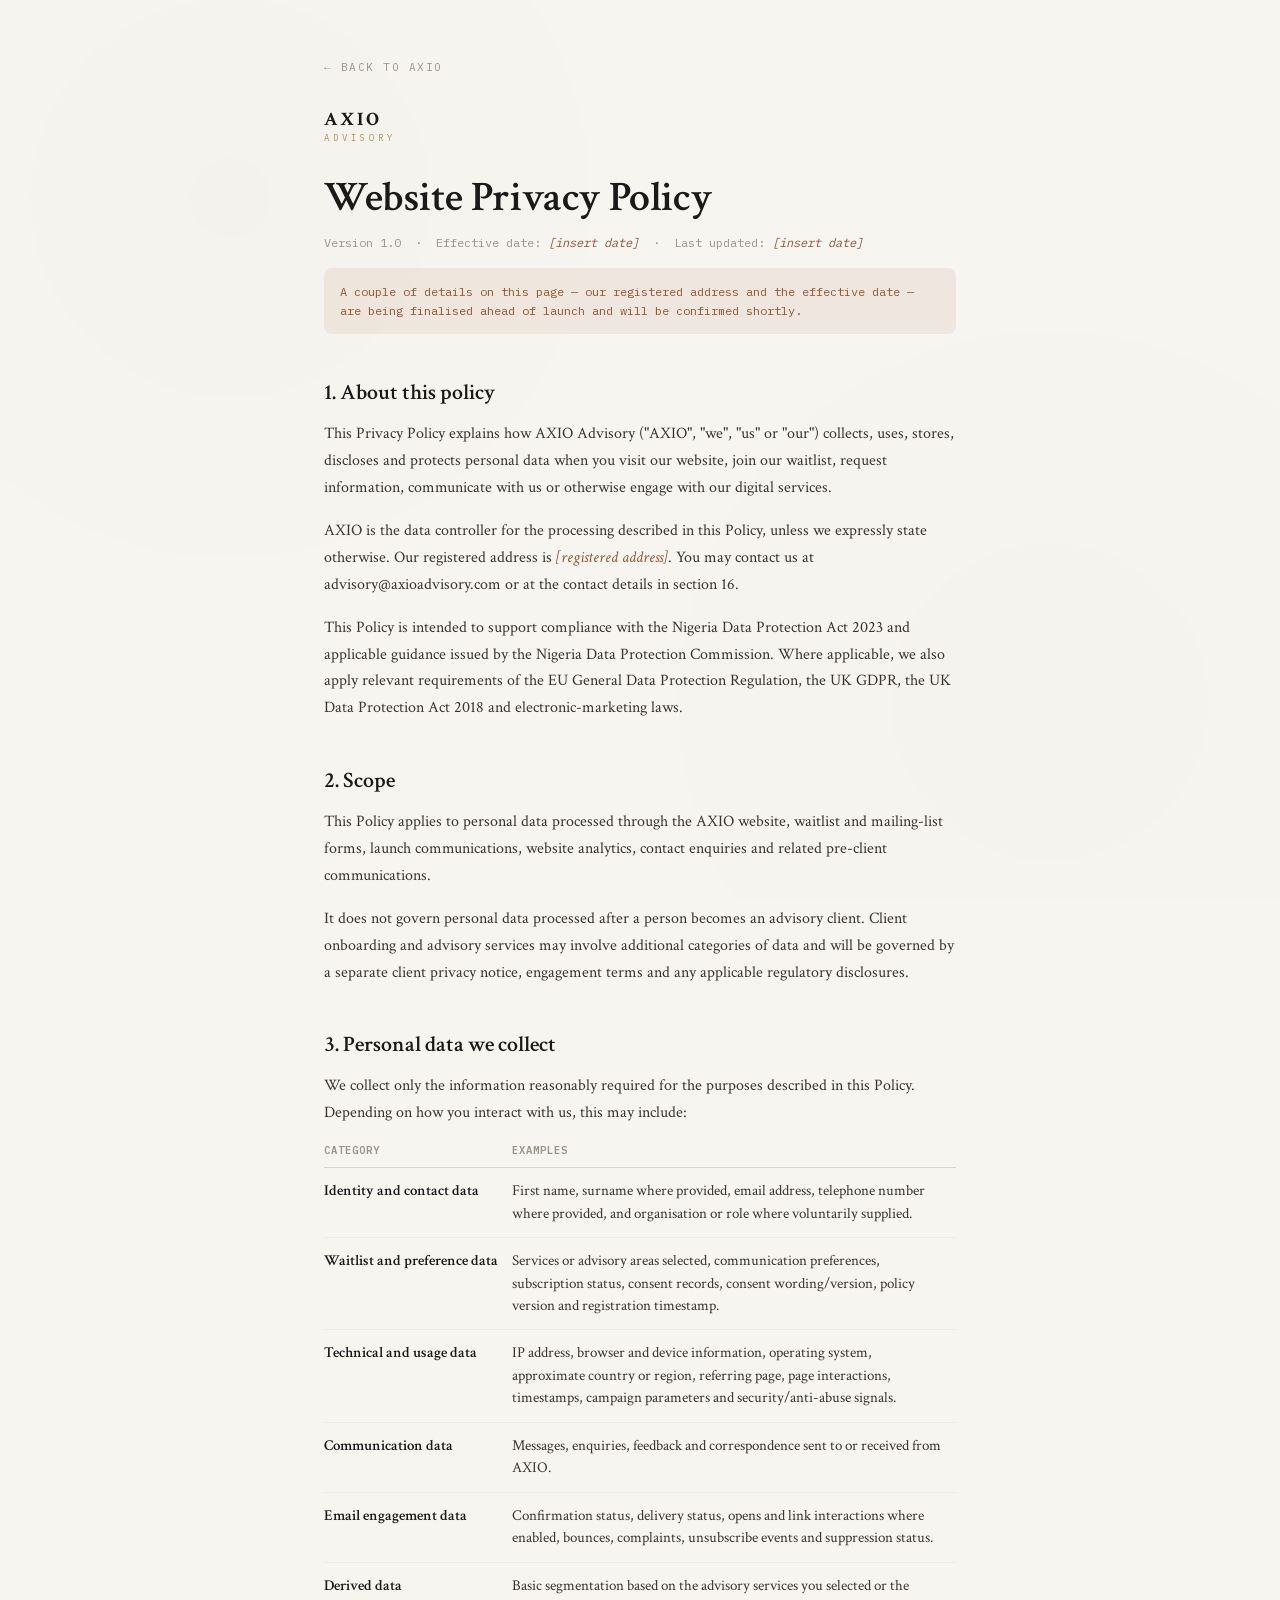
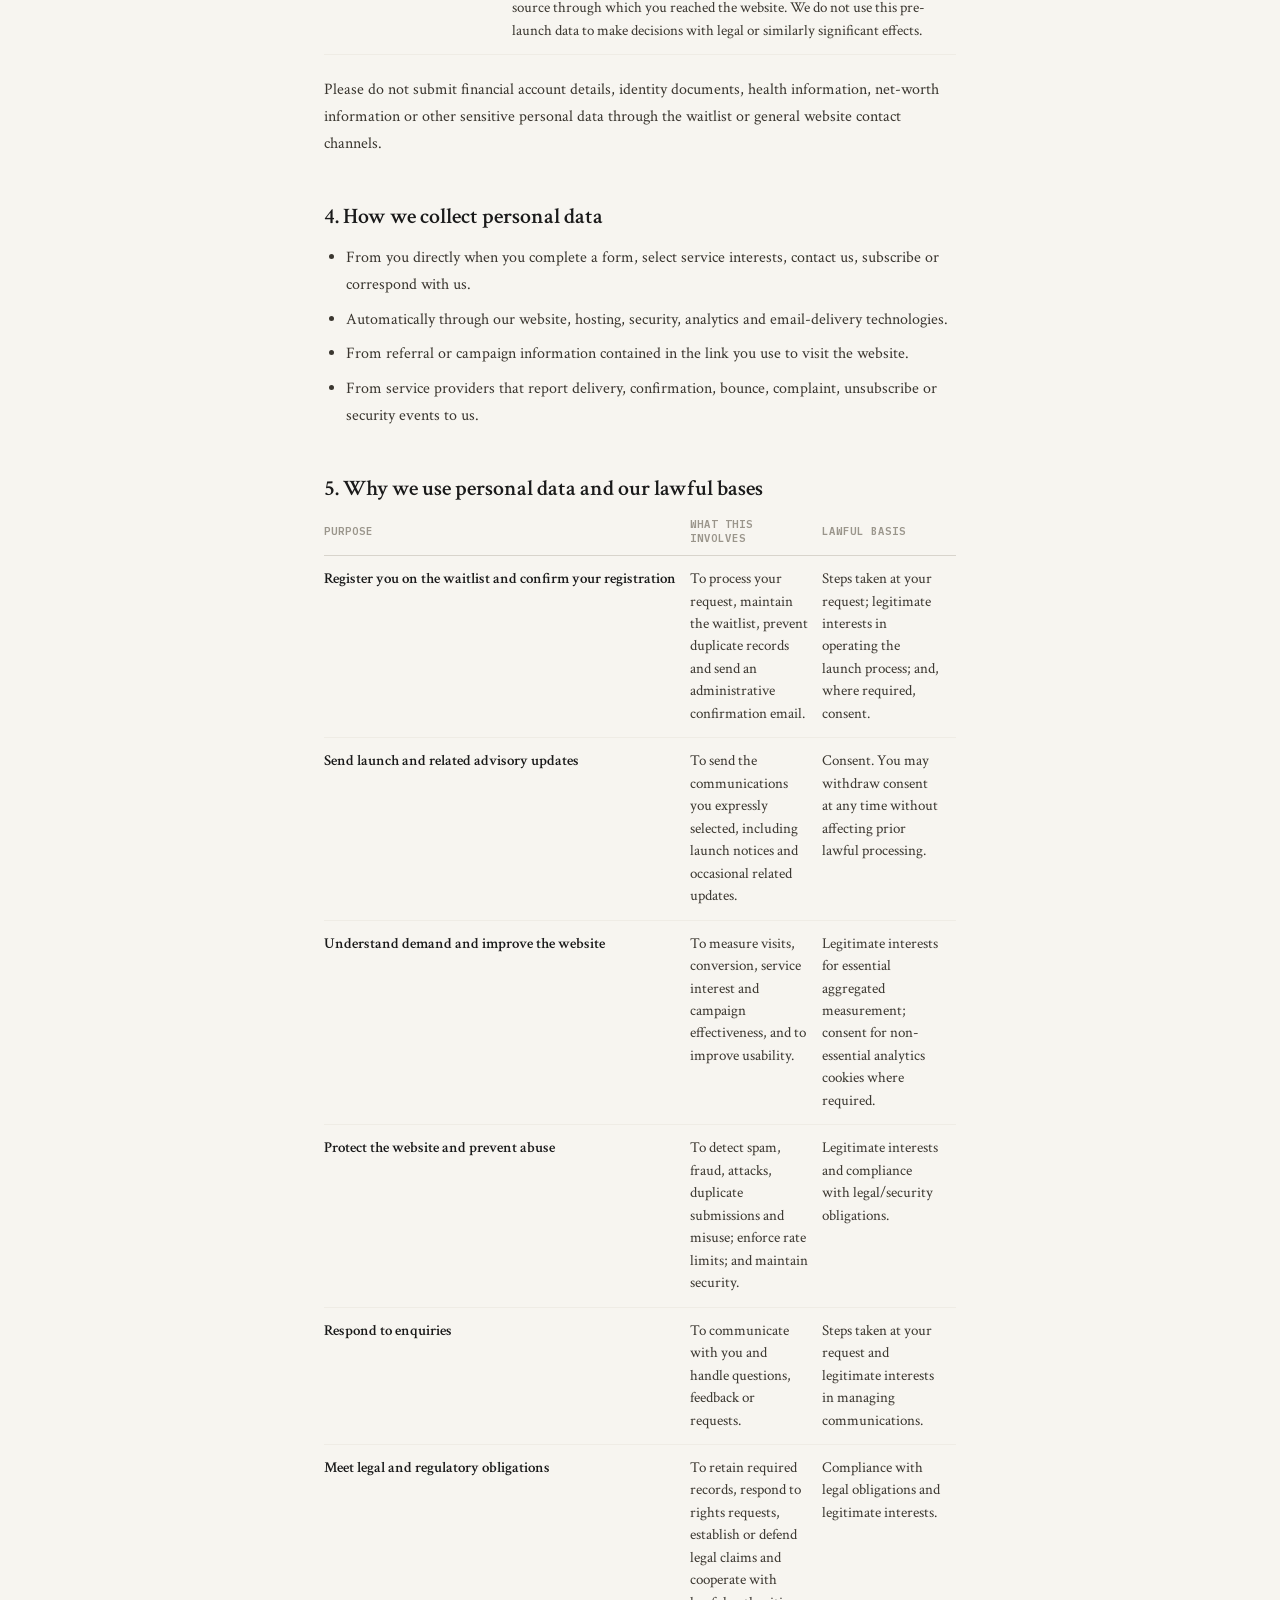
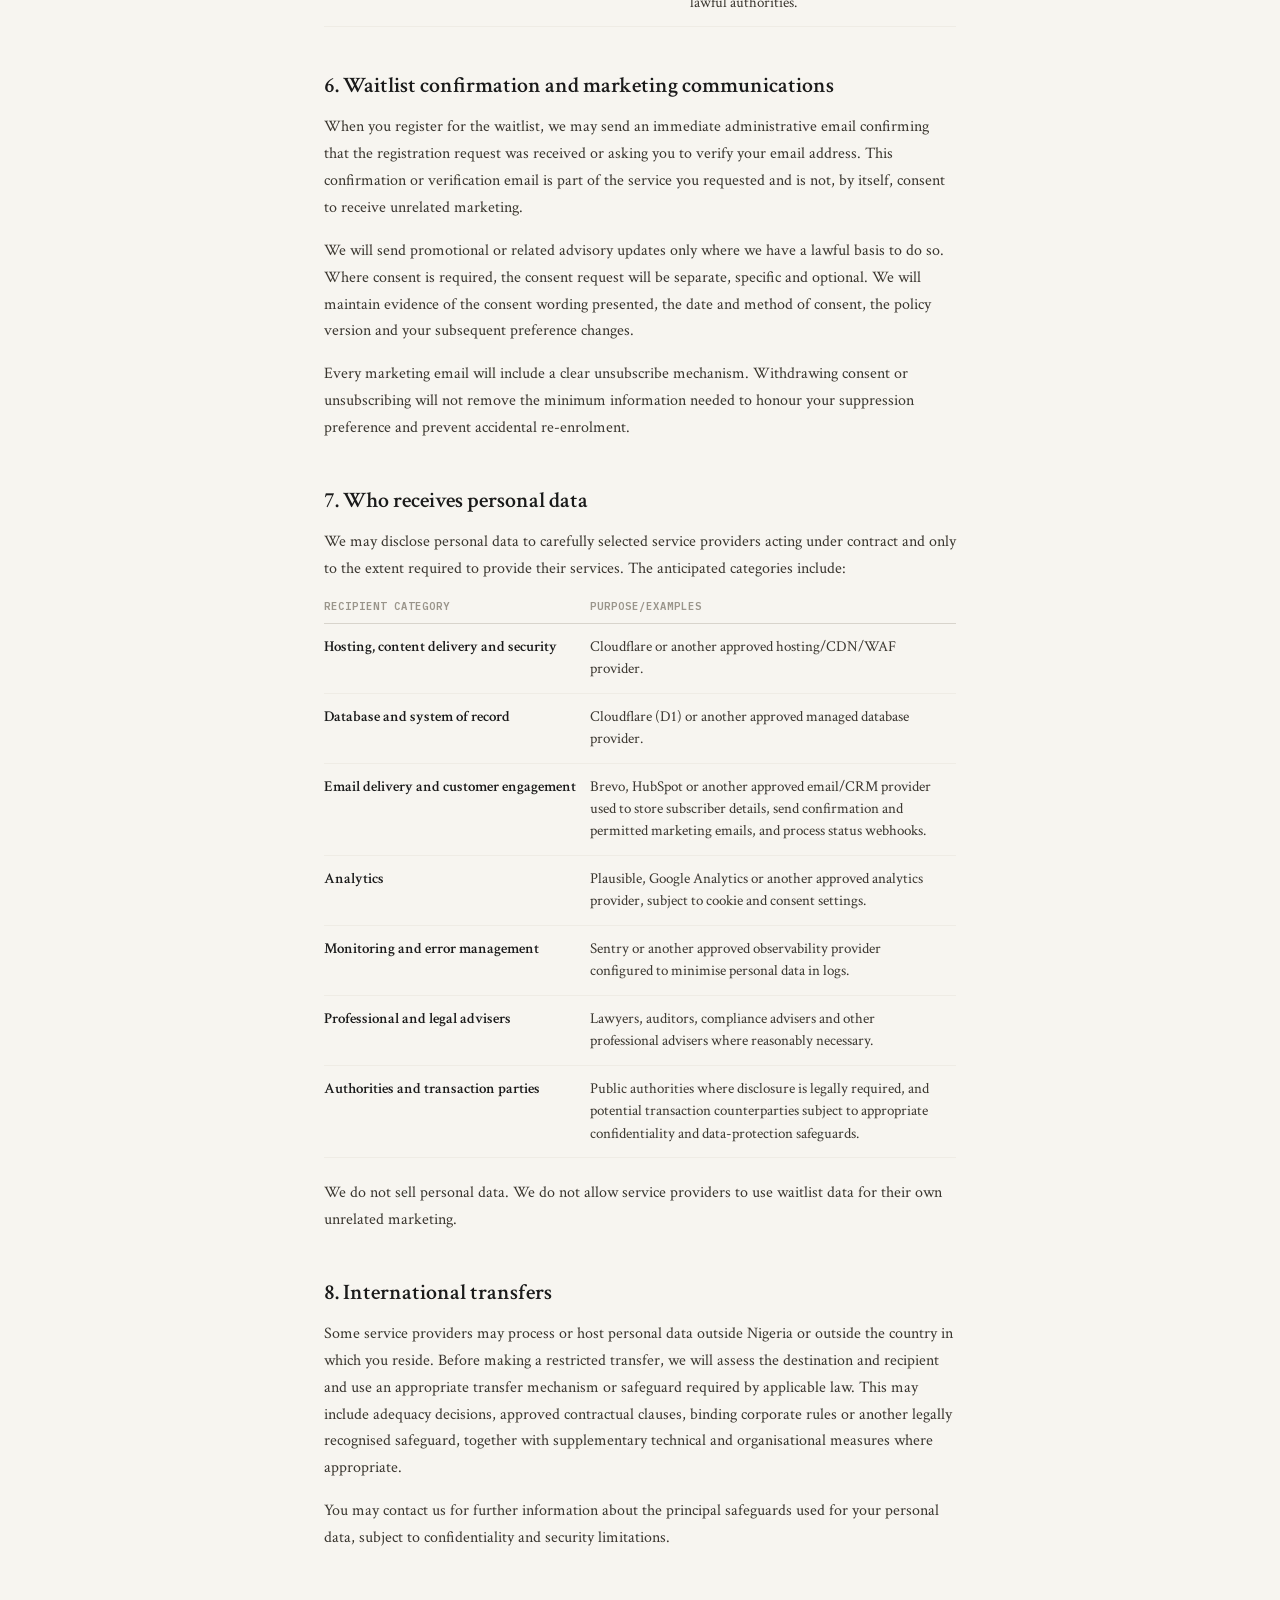
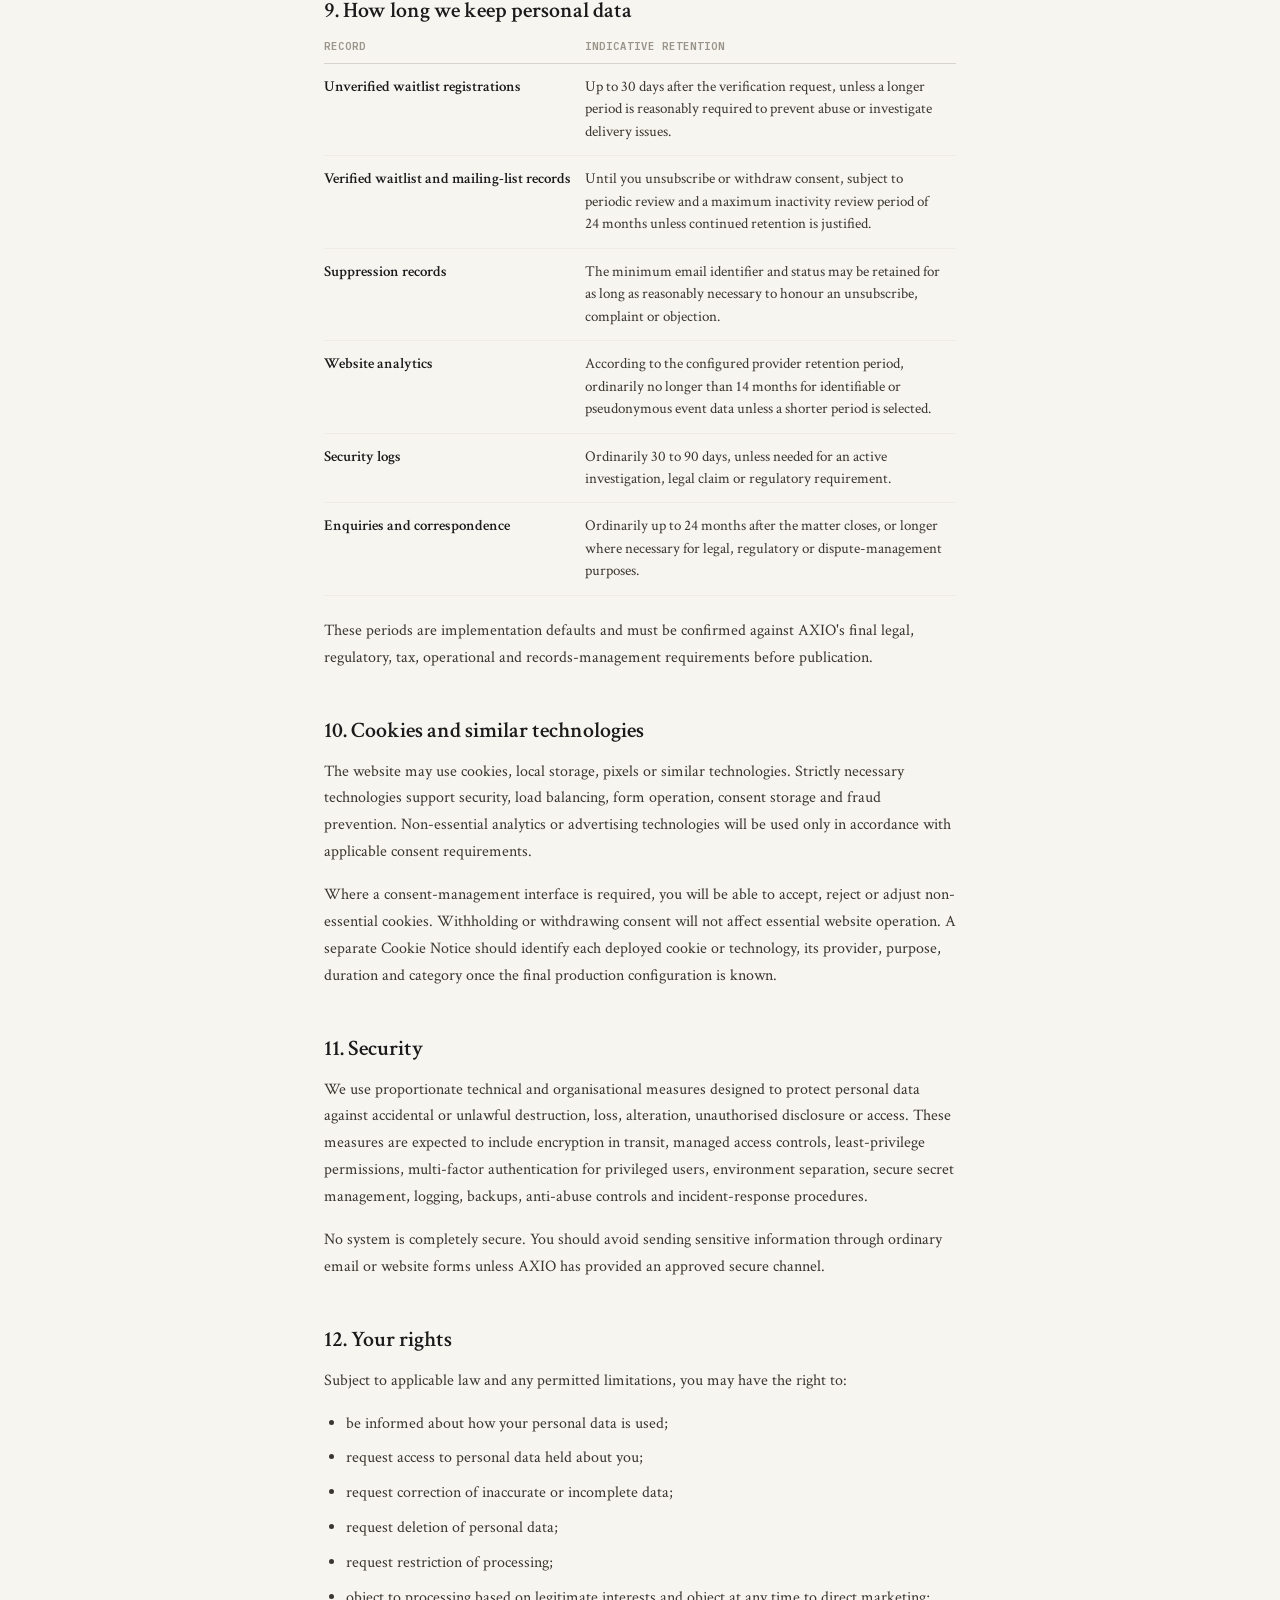
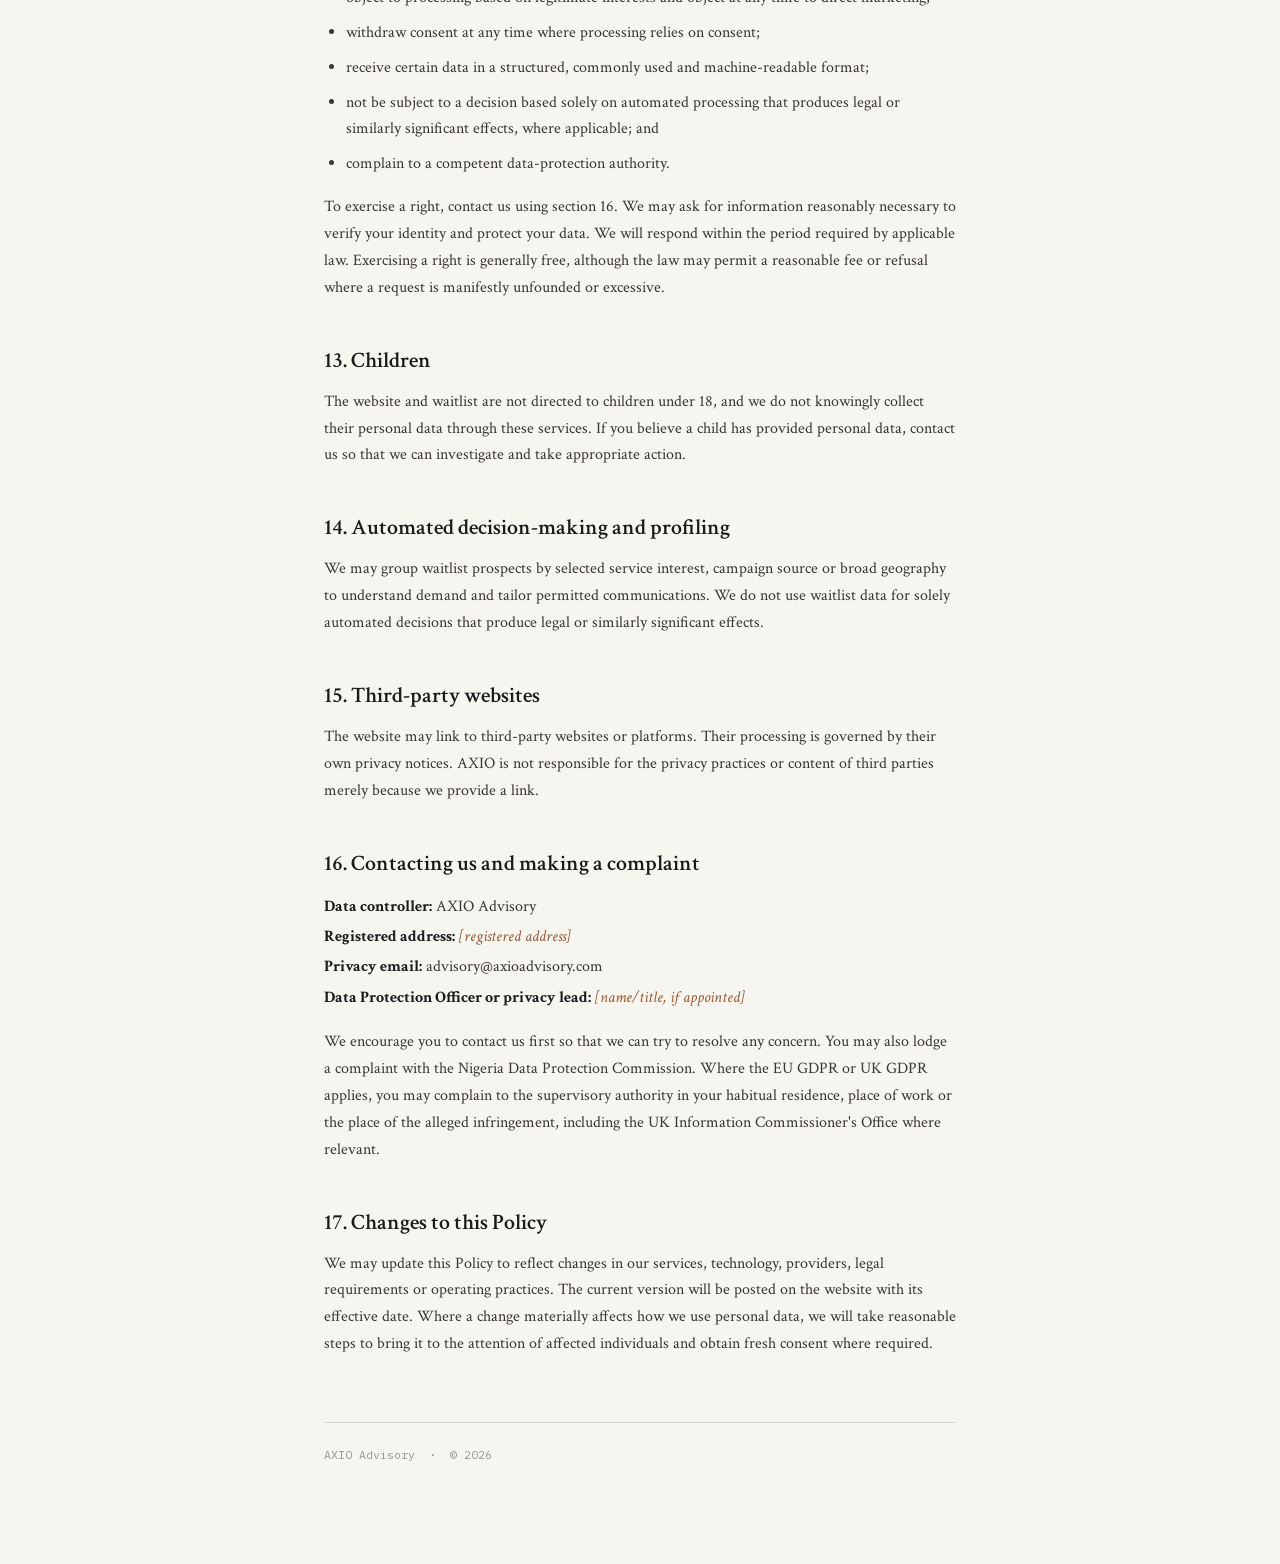
==== commit c58b3abe: "Replace Supabase waitlist backend with Cloudflare D1 Consolidates the waitlist backend onto Cloudfla" ====
--- a/privacy.html
+++ b/privacy.html
@@ -108,7 +108,7 @@
       <table>
         <tr><th>Recipient category</th><th>Purpose/examples</th></tr>
         <tr><td>Hosting, content delivery and security</td><td>Cloudflare or another approved hosting/CDN/WAF provider.</td></tr>
-        <tr><td>Database and system of record</td><td>Supabase or another approved managed database provider.</td></tr>
+        <tr><td>Database and system of record</td><td>Cloudflare (D1) or another approved managed database provider.</td></tr>
         <tr><td>Email delivery and customer engagement</td><td>Brevo, HubSpot or another approved email/CRM provider used to store subscriber details, send confirmation and permitted marketing emails, and process status webhooks.</td></tr>
         <tr><td>Analytics</td><td>Plausible, Google Analytics or another approved analytics provider, subject to cookie and consent settings.</td></tr>
         <tr><td>Monitoring and error management</td><td>Sentry or another approved observability provider configured to minimise personal data in logs.</td></tr>
--- a/styles/site.css
+++ b/styles/site.css
@@ -461,7 +461,12 @@
     .statement em{font-style:italic; color:var(--accent-deep)}
     /* rotating hero */
     .hero-rotator{position:relative}
-    .hero-slide{opacity:0; visibility:hidden; transition:opacity .9s ease; position:absolute; inset:0; pointer-events:none}
+    /* top/left/right only (no bottom) so an inactive slide's height stays
+       intrinsic to its own content instead of stretching to fill whatever
+       height the currently-active slide has established — that stretch was
+       making every slide's offsetHeight report the active slide's height
+       instead of its own, which silently broke the JS height-sync below. */
+    .hero-slide{opacity:0; visibility:hidden; transition:opacity .9s ease; position:absolute; top:0; left:0; right:0; pointer-events:none}
     .hero-slide.is-active{opacity:1; visibility:visible; position:relative; pointer-events:auto}
     @media (prefers-reduced-motion:reduce){
       .hero-slide{transition:none}
@@ -612,6 +617,17 @@
     .success .echo .t{font-family:var(--mono); font-size:10px; letter-spacing:.5px; text-transform:uppercase;
       color:var(--accent-deep); border:1px solid var(--accent); border-radius:999px; padding:5px 11px; background:#fff}
     .success .hand{font-family:var(--hand); font-size:21px; color:var(--accent-deep); margin-top:26px}
+    .success .share-lead{
+      font-family:var(--mono); font-size:10.5px; letter-spacing:.6px; text-transform:uppercase;
+      color:var(--mid); margin:28px 0 12px; max-width:none;
+    }
+    .success .share-row{display:flex; align-items:center; justify-content:center; gap:28px}
+    .success .share-row a{
+      display:inline-flex; align-items:center; justify-content:center;
+      width:51px; height:51px; border-radius:50%; color:var(--mid);
+      transition:background .15s, color .15s;
+    }
+    .success .share-row a:hover{background:var(--accent-deep); color:#fff}
 
     /* ── footer ── */
     .foot{
